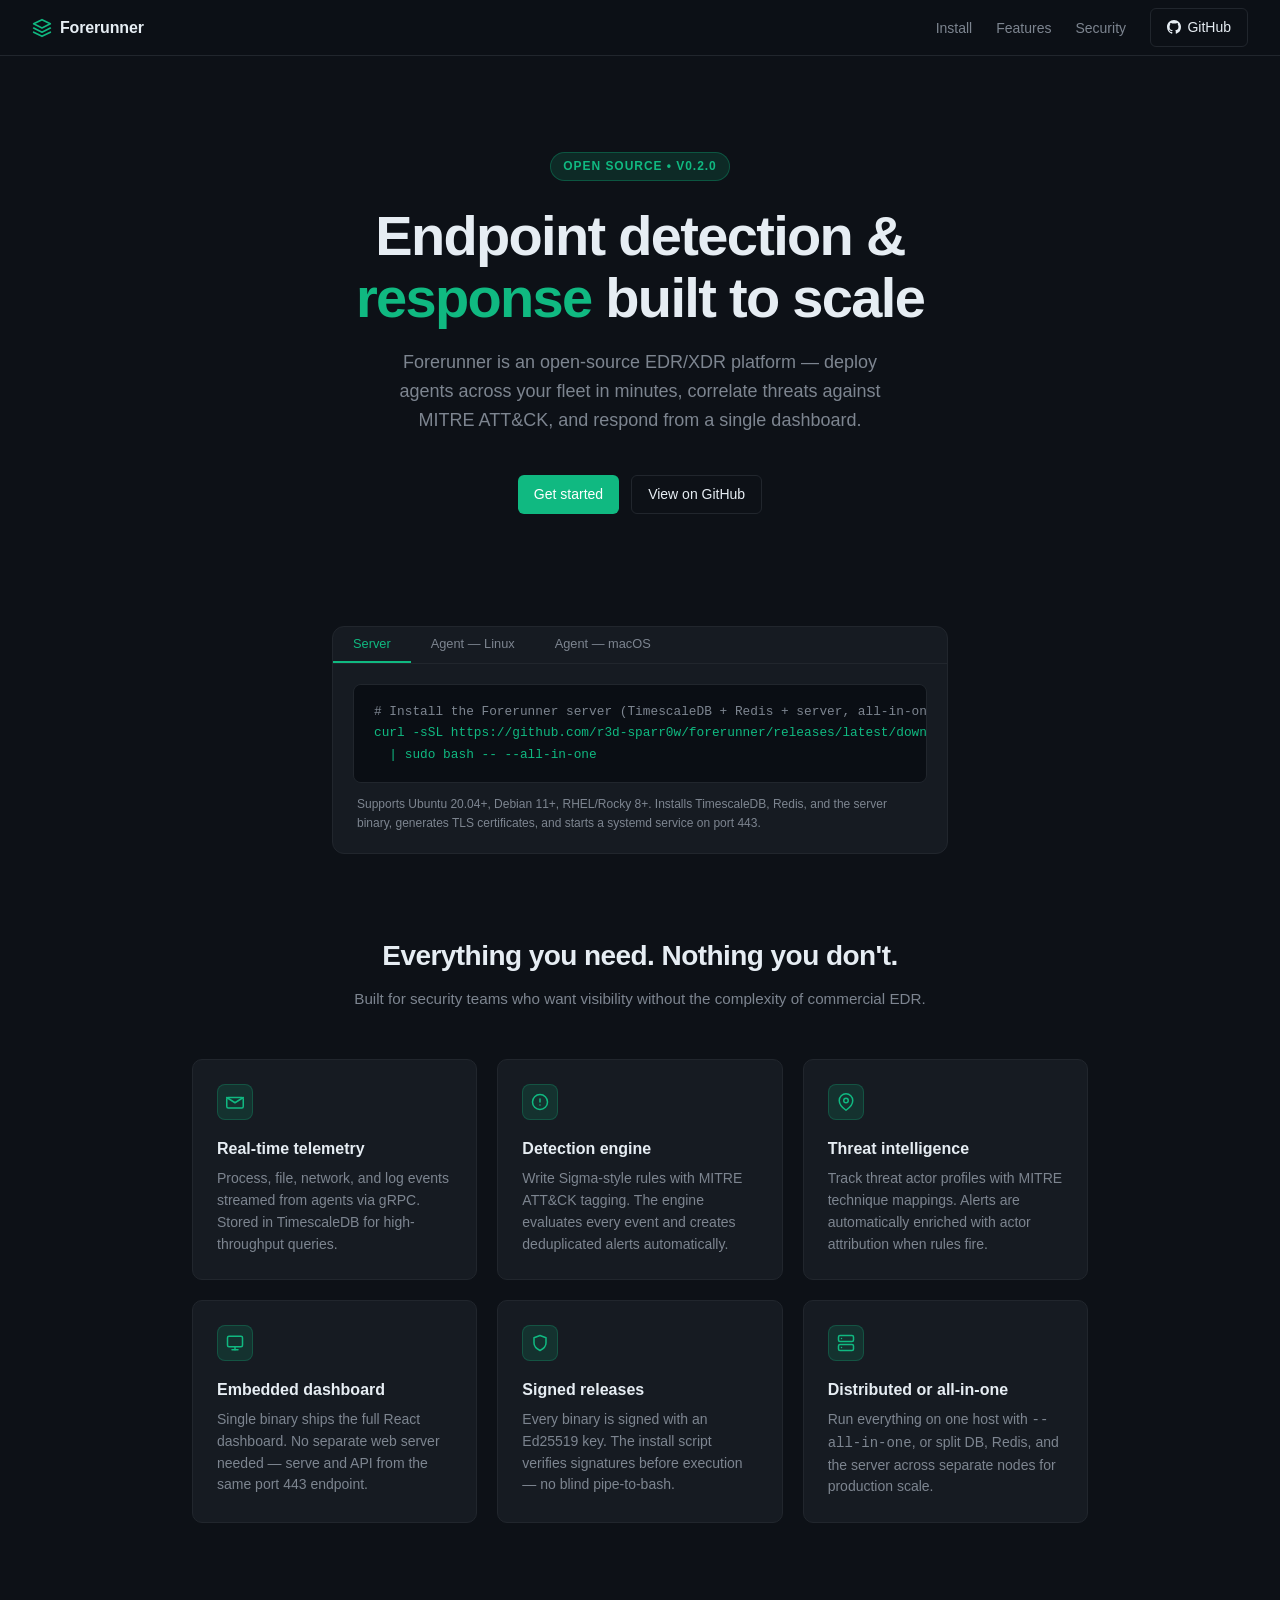
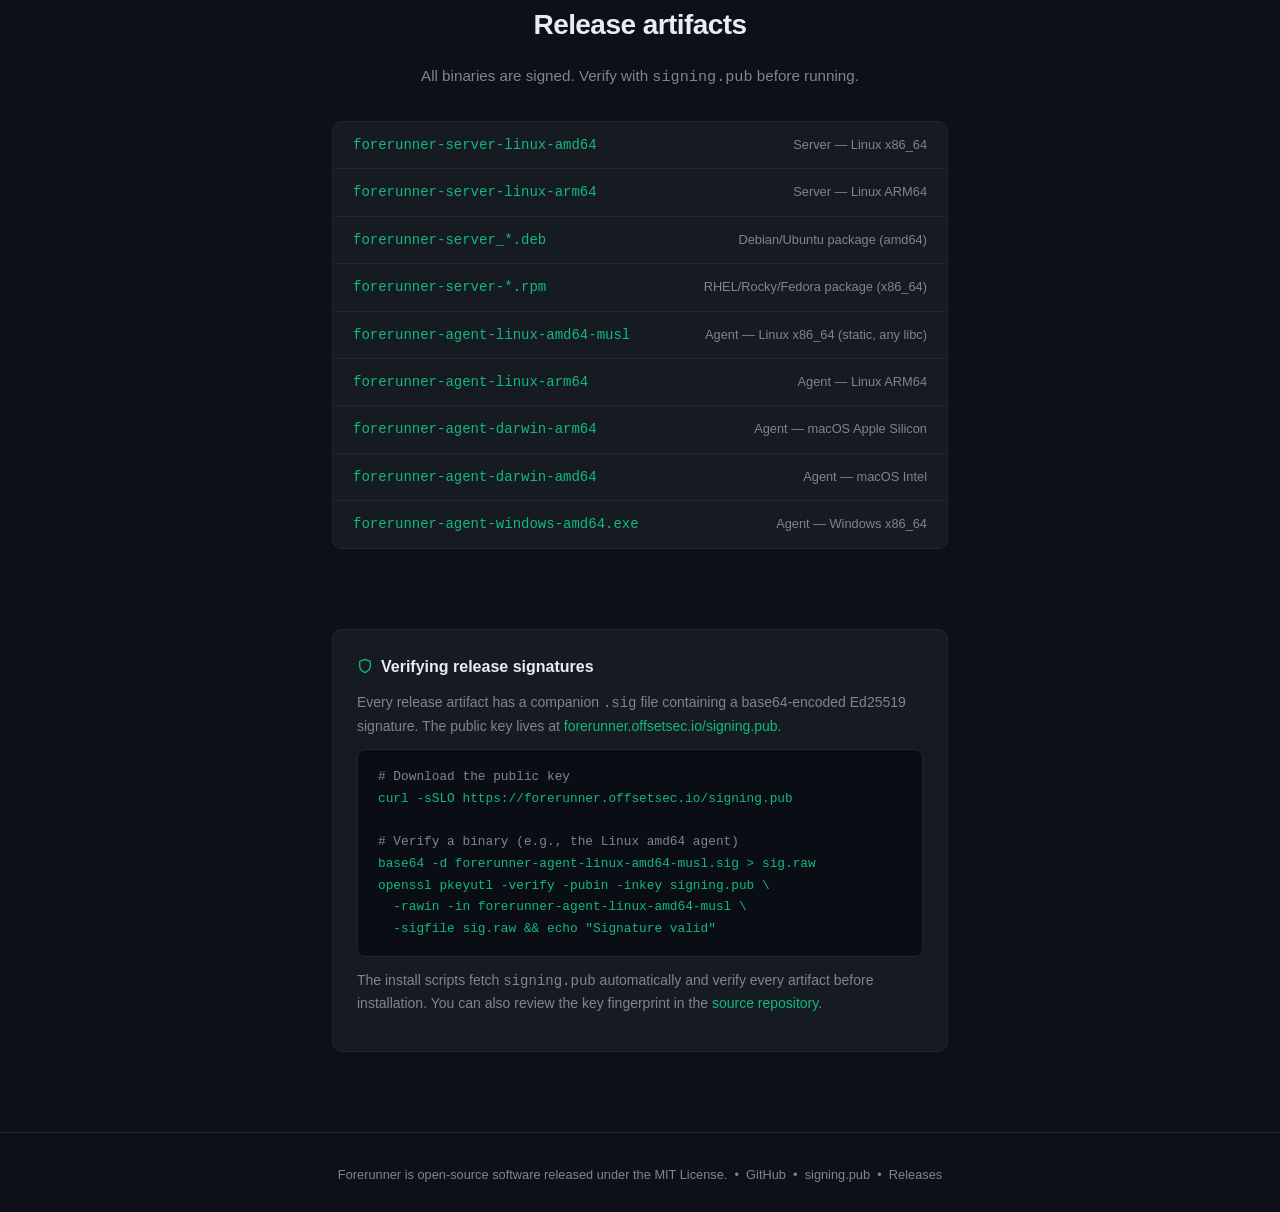
==== index.html @ b83b3930 "Initial site launch — landing page, signing key, artifact index" ====
<!DOCTYPE html>
<html lang="en">
<head>
  <meta charset="UTF-8" />
  <meta name="viewport" content="width=device-width, initial-scale=1.0" />
  <title>Forerunner — Open-Source EDR/XDR</title>
  <meta name="description" content="Forerunner is an open-source endpoint detection and response platform for modern infrastructure. Deploy in minutes, monitor everything." />
  <style>
    *, *::before, *::after { box-sizing: border-box; margin: 0; padding: 0; }

    :root {
      --bg:        #0d1117;
      --bg-card:   #161b22;
      --bg-code:   #0a0e14;
      --border:    #21262d;
      --text:      #e6edf3;
      --muted:     #7d8590;
      --em:        #10b981;
      --em-dim:    #059669;
      --em-glow:   rgba(16,185,129,0.15);
      --amber:     #f59e0b;
    }

    html { scroll-behavior: smooth; }

    body {
      background: var(--bg);
      color: var(--text);
      font-family: -apple-system, BlinkMacSystemFont, "Segoe UI", Helvetica, Arial, sans-serif;
      font-size: 16px;
      line-height: 1.6;
      min-height: 100vh;
    }

    a { color: var(--em); text-decoration: none; }
    a:hover { text-decoration: underline; }

    /* ── Nav ── */
    nav {
      position: sticky;
      top: 0;
      z-index: 50;
      background: rgba(13,17,23,0.85);
      backdrop-filter: blur(8px);
      border-bottom: 1px solid var(--border);
      padding: 0 2rem;
      display: flex;
      align-items: center;
      justify-content: space-between;
      height: 56px;
    }

    .nav-logo {
      display: flex;
      align-items: center;
      gap: 0.5rem;
      font-weight: 700;
      font-size: 1rem;
      color: var(--text);
      letter-spacing: -0.01em;
    }

    .nav-logo svg { color: var(--em); }

    nav ul {
      list-style: none;
      display: flex;
      gap: 1.5rem;
      align-items: center;
    }

    nav ul a {
      color: var(--muted);
      font-size: 0.875rem;
      transition: color 0.15s;
    }

    nav ul a:hover { color: var(--text); text-decoration: none; }

    .btn {
      display: inline-flex;
      align-items: center;
      gap: 0.4rem;
      padding: 0.45rem 1rem;
      border-radius: 6px;
      font-size: 0.875rem;
      font-weight: 500;
      transition: all 0.15s;
      cursor: pointer;
      border: none;
    }

    .btn-em {
      background: var(--em);
      color: #fff;
    }

    .btn-em:hover { background: var(--em-dim); text-decoration: none; }

    .btn-outline {
      background: transparent;
      color: var(--text);
      border: 1px solid var(--border);
    }

    .btn-outline:hover { border-color: var(--muted); text-decoration: none; }

    /* ── Hero ── */
    .hero {
      text-align: center;
      padding: 6rem 2rem 4rem;
      max-width: 720px;
      margin: 0 auto;
    }

    .badge {
      display: inline-block;
      background: var(--em-glow);
      border: 1px solid rgba(16,185,129,0.3);
      color: var(--em);
      font-size: 0.75rem;
      font-weight: 600;
      letter-spacing: 0.08em;
      text-transform: uppercase;
      padding: 0.25rem 0.75rem;
      border-radius: 999px;
      margin-bottom: 1.5rem;
    }

    h1 {
      font-size: clamp(2.2rem, 5vw, 3.5rem);
      font-weight: 800;
      letter-spacing: -0.03em;
      line-height: 1.1;
      margin-bottom: 1.25rem;
    }

    h1 span { color: var(--em); }

    .subtitle {
      font-size: 1.125rem;
      color: var(--muted);
      max-width: 520px;
      margin: 0 auto 2.5rem;
    }

    .hero-actions {
      display: flex;
      gap: 0.75rem;
      justify-content: center;
      flex-wrap: wrap;
      margin-bottom: 3rem;
    }

    /* ── Install box ── */
    .install-section {
      max-width: 680px;
      margin: 0 auto 5rem;
      padding: 0 2rem;
    }

    .install-card {
      background: var(--bg-card);
      border: 1px solid var(--border);
      border-radius: 12px;
      overflow: hidden;
    }

    .install-tabs {
      display: flex;
      border-bottom: 1px solid var(--border);
    }

    .install-tab {
      padding: 0.6rem 1.25rem;
      font-size: 0.8rem;
      font-weight: 500;
      color: var(--muted);
      cursor: pointer;
      border-bottom: 2px solid transparent;
      transition: all 0.15s;
      background: none;
      border-top: none;
      border-left: none;
      border-right: none;
    }

    .install-tab.active {
      color: var(--em);
      border-bottom-color: var(--em);
    }

    .install-pane { display: none; padding: 1.25rem; }
    .install-pane.active { display: block; }

    .code-block {
      background: var(--bg-code);
      border: 1px solid var(--border);
      border-radius: 8px;
      padding: 1rem 1.25rem;
      font-family: "SF Mono", "Fira Code", "Cascadia Code", Consolas, monospace;
      font-size: 0.8rem;
      color: #10b981;
      overflow-x: auto;
      white-space: pre;
      line-height: 1.7;
      position: relative;
    }

    .code-comment { color: var(--muted); }

    .copy-btn {
      position: absolute;
      top: 0.6rem;
      right: 0.6rem;
      background: var(--border);
      color: var(--muted);
      border: none;
      border-radius: 4px;
      padding: 0.3rem 0.6rem;
      font-size: 0.7rem;
      cursor: pointer;
      transition: all 0.15s;
    }

    .copy-btn:hover { background: var(--muted); color: var(--text); }

    .install-note {
      font-size: 0.75rem;
      color: var(--muted);
      margin-top: 0.75rem;
      padding: 0 0.25rem;
    }

    /* ── Features ── */
    .features {
      max-width: 960px;
      margin: 0 auto 5rem;
      padding: 0 2rem;
    }

    .section-title {
      text-align: center;
      font-size: 1.75rem;
      font-weight: 700;
      letter-spacing: -0.02em;
      margin-bottom: 0.5rem;
    }

    .section-sub {
      text-align: center;
      color: var(--muted);
      font-size: 0.95rem;
      margin-bottom: 3rem;
    }

    .feature-grid {
      display: grid;
      grid-template-columns: repeat(auto-fit, minmax(260px, 1fr));
      gap: 1.25rem;
    }

    .feature-card {
      background: var(--bg-card);
      border: 1px solid var(--border);
      border-radius: 10px;
      padding: 1.5rem;
      transition: border-color 0.2s;
    }

    .feature-card:hover { border-color: rgba(16,185,129,0.4); }

    .feature-icon {
      width: 36px;
      height: 36px;
      background: var(--em-glow);
      border: 1px solid rgba(16,185,129,0.25);
      border-radius: 8px;
      display: flex;
      align-items: center;
      justify-content: center;
      margin-bottom: 1rem;
      color: var(--em);
    }

    .feature-card h3 {
      font-size: 1rem;
      font-weight: 600;
      margin-bottom: 0.4rem;
    }

    .feature-card p {
      font-size: 0.875rem;
      color: var(--muted);
      line-height: 1.55;
    }

    /* ── Release artifacts ── */
    .artifacts {
      max-width: 680px;
      margin: 0 auto 5rem;
      padding: 0 2rem;
    }

    .artifact-list {
      background: var(--bg-card);
      border: 1px solid var(--border);
      border-radius: 10px;
      overflow: hidden;
    }

    .artifact-row {
      display: flex;
      align-items: center;
      justify-content: space-between;
      padding: 0.75rem 1.25rem;
      border-bottom: 1px solid var(--border);
      font-size: 0.875rem;
    }

    .artifact-row:last-child { border-bottom: none; }

    .artifact-name {
      font-family: monospace;
      color: var(--em);
    }

    .artifact-desc { color: var(--muted); font-size: 0.8rem; }

    /* ── Security note ── */
    .security-note {
      max-width: 680px;
      margin: 0 auto 5rem;
      padding: 0 2rem;
    }

    .security-card {
      background: var(--bg-card);
      border: 1px solid var(--border);
      border-radius: 10px;
      padding: 1.5rem;
    }

    .security-card h3 {
      font-size: 1rem;
      font-weight: 600;
      margin-bottom: 0.75rem;
      display: flex;
      align-items: center;
      gap: 0.5rem;
    }

    .security-card h3 svg { color: var(--em); }

    .security-card p {
      font-size: 0.875rem;
      color: var(--muted);
      margin-bottom: 0.75rem;
    }

    /* ── Footer ── */
    footer {
      border-top: 1px solid var(--border);
      padding: 2rem;
      text-align: center;
      font-size: 0.8rem;
      color: var(--muted);
    }

    footer a { color: var(--muted); }
    footer a:hover { color: var(--text); }
  </style>
</head>
<body>

<!-- Nav -->
<nav>
  <a class="nav-logo" href="/">
    <svg width="20" height="20" viewBox="0 0 24 24" fill="none" stroke="currentColor" stroke-width="2" stroke-linecap="round" stroke-linejoin="round">
      <path d="M12 2L2 7l10 5 10-5-10-5z"/>
      <path d="M2 17l10 5 10-5"/>
      <path d="M2 12l10 5 10-5"/>
    </svg>
    Forerunner
  </a>
  <ul>
    <li><a href="#install">Install</a></li>
    <li><a href="#features">Features</a></li>
    <li><a href="#security">Security</a></li>
    <li>
      <a class="btn btn-outline" href="https://github.com/r3d-sparr0w/forerunner" target="_blank" rel="noopener">
        <svg width="14" height="14" viewBox="0 0 24 24" fill="currentColor"><path d="M12 0C5.37 0 0 5.37 0 12c0 5.31 3.435 9.795 8.205 11.385.6.105.825-.255.825-.57 0-.285-.015-1.23-.015-2.235-3.015.555-3.795-.735-4.035-1.41-.135-.345-.72-1.41-1.23-1.695-.42-.225-1.02-.78-.015-.795.945-.015 1.62.87 1.845 1.23 1.08 1.815 2.805 1.305 3.495.99.105-.78.42-1.305.765-1.605-2.67-.3-5.46-1.335-5.46-5.925 0-1.305.465-2.385 1.23-3.225-.12-.3-.54-1.53.12-3.18 0 0 1.005-.315 3.3 1.23.96-.27 1.98-.405 3-.405s2.04.135 3 .405c2.295-1.56 3.3-1.23 3.3-1.23.66 1.65.24 2.88.12 3.18.765.84 1.23 1.905 1.23 3.225 0 4.605-2.805 5.625-5.475 5.925.435.375.81 1.095.81 2.22 0 1.605-.015 2.895-.015 3.3 0 .315.225.69.825.57A12.02 12.02 0 0 0 24 12c0-6.63-5.37-12-12-12z"/></svg>
        GitHub
      </a>
    </li>
  </ul>
</nav>

<!-- Hero -->
<section class="hero">
  <div class="badge">Open Source &bull; v0.2.0</div>
  <h1>Endpoint detection &amp;<br><span>response</span> built to scale</h1>
  <p class="subtitle">
    Forerunner is an open-source EDR/XDR platform — deploy agents across your fleet in minutes,
    correlate threats against MITRE ATT&amp;CK, and respond from a single dashboard.
  </p>
  <div class="hero-actions">
    <a class="btn btn-em" href="#install">Get started</a>
    <a class="btn btn-outline" href="https://github.com/r3d-sparr0w/forerunner" target="_blank" rel="noopener">View on GitHub</a>
  </div>
</section>

<!-- Install -->
<section class="install-section" id="install">
  <div class="install-card">
    <div class="install-tabs">
      <button class="install-tab active" onclick="showTab('server')">Server</button>
      <button class="install-tab" onclick="showTab('agent-linux')">Agent — Linux</button>
      <button class="install-tab" onclick="showTab('agent-mac')">Agent — macOS</button>
    </div>

    <div class="install-pane active" id="pane-server">
      <div class="code-block" id="code-server"><span class="code-comment"># Install the Forerunner server (TimescaleDB + Redis + server, all-in-one)</span>
curl -sSL https://github.com/r3d-sparr0w/forerunner/releases/latest/download/install.sh \
  | sudo bash -- --all-in-one</div>
      <p class="install-note">
        Supports Ubuntu 20.04+, Debian 11+, RHEL/Rocky 8+. Installs TimescaleDB, Redis, and the server
        binary, generates TLS certificates, and starts a systemd service on port 443.
      </p>
    </div>

    <div class="install-pane" id="pane-agent-linux">
      <div class="code-block" id="code-agent-linux"><span class="code-comment"># From the Forerunner dashboard: Settings > Agents > Deploy Agent</span>
<span class="code-comment"># Copy the generated command (includes your enrollment token and server URL):</span>
curl -sSL \
  -H "X-Enrollment-Token: &lt;token&gt;" \
  "https://your-server/api/v1/install/linux-amd64" | sudo bash</div>
      <p class="install-note">
        The install command is generated per-platform in the dashboard and bundles your CA certificate,
        enrollment token, and configuration. Linux agents run as a systemd service.
      </p>
    </div>

    <div class="install-pane" id="pane-agent-mac">
      <div class="code-block" id="code-agent-mac"><span class="code-comment"># From the Forerunner dashboard: Settings > Agents > Deploy Agent</span>
curl -sSL \
  -H "X-Enrollment-Token: &lt;token&gt;" \
  "https://your-server/api/v1/install/darwin-arm64" | bash</div>
      <p class="install-note">
        macOS agents run as a LaunchDaemon. Apple Silicon and Intel binaries are available.
        No sudo required for the install command itself.
      </p>
    </div>
  </div>
</section>

<!-- Features -->
<section class="features" id="features">
  <h2 class="section-title">Everything you need. Nothing you don't.</h2>
  <p class="section-sub">Built for security teams who want visibility without the complexity of commercial EDR.</p>
  <div class="feature-grid">

    <div class="feature-card">
      <div class="feature-icon">
        <svg width="18" height="18" viewBox="0 0 24 24" fill="none" stroke="currentColor" stroke-width="2" stroke-linecap="round" stroke-linejoin="round">
          <path d="M1 6l11 7L23 6"/><rect x="1" y="6" width="22" height="14" rx="2" ry="2"/>
        </svg>
      </div>
      <h3>Real-time telemetry</h3>
      <p>Process, file, network, and log events streamed from agents via gRPC. Stored in TimescaleDB for high-throughput queries.</p>
    </div>

    <div class="feature-card">
      <div class="feature-icon">
        <svg width="18" height="18" viewBox="0 0 24 24" fill="none" stroke="currentColor" stroke-width="2" stroke-linecap="round" stroke-linejoin="round">
          <circle cx="12" cy="12" r="10"/><line x1="12" y1="8" x2="12" y2="12"/><line x1="12" y1="16" x2="12.01" y2="16"/>
        </svg>
      </div>
      <h3>Detection engine</h3>
      <p>Write Sigma-style rules with MITRE ATT&amp;CK tagging. The engine evaluates every event and creates deduplicated alerts automatically.</p>
    </div>

    <div class="feature-card">
      <div class="feature-icon">
        <svg width="18" height="18" viewBox="0 0 24 24" fill="none" stroke="currentColor" stroke-width="2" stroke-linecap="round" stroke-linejoin="round">
          <path d="M21 10c0 7-9 13-9 13s-9-6-9-13a9 9 0 0 1 18 0z"/><circle cx="12" cy="10" r="3"/>
        </svg>
      </div>
      <h3>Threat intelligence</h3>
      <p>Track threat actor profiles with MITRE technique mappings. Alerts are automatically enriched with actor attribution when rules fire.</p>
    </div>

    <div class="feature-card">
      <div class="feature-icon">
        <svg width="18" height="18" viewBox="0 0 24 24" fill="none" stroke="currentColor" stroke-width="2" stroke-linecap="round" stroke-linejoin="round">
          <rect x="2" y="3" width="20" height="14" rx="2" ry="2"/><line x1="8" y1="21" x2="16" y2="21"/><line x1="12" y1="17" x2="12" y2="21"/>
        </svg>
      </div>
      <h3>Embedded dashboard</h3>
      <p>Single binary ships the full React dashboard. No separate web server needed — serve and API from the same port 443 endpoint.</p>
    </div>

    <div class="feature-card">
      <div class="feature-icon">
        <svg width="18" height="18" viewBox="0 0 24 24" fill="none" stroke="currentColor" stroke-width="2" stroke-linecap="round" stroke-linejoin="round">
          <path d="M12 22s8-4 8-10V5l-8-3-8 3v7c0 6 8 10 8 10z"/>
        </svg>
      </div>
      <h3>Signed releases</h3>
      <p>Every binary is signed with an Ed25519 key. The install script verifies signatures before execution — no blind pipe-to-bash.</p>
    </div>

    <div class="feature-card">
      <div class="feature-icon">
        <svg width="18" height="18" viewBox="0 0 24 24" fill="none" stroke="currentColor" stroke-width="2" stroke-linecap="round" stroke-linejoin="round">
          <rect x="2" y="2" width="20" height="8" rx="2" ry="2"/><rect x="2" y="14" width="20" height="8" rx="2" ry="2"/>
          <line x1="6" y1="6" x2="6.01" y2="6"/><line x1="6" y1="18" x2="6.01" y2="18"/>
        </svg>
      </div>
      <h3>Distributed or all-in-one</h3>
      <p>Run everything on one host with <code>--all-in-one</code>, or split DB, Redis, and the server across separate nodes for production scale.</p>
    </div>

  </div>
</section>

<!-- Release artifacts -->
<section class="artifacts" id="artifacts">
  <h2 class="section-title" style="margin-bottom:1rem;">Release artifacts</h2>
  <p class="section-sub" style="margin-bottom:2rem;">All binaries are signed. Verify with <code>signing.pub</code> before running.</p>
  <div class="artifact-list">
    <div class="artifact-row">
      <span class="artifact-name">forerunner-server-linux-amd64</span>
      <span class="artifact-desc">Server &mdash; Linux x86_64</span>
    </div>
    <div class="artifact-row">
      <span class="artifact-name">forerunner-server-linux-arm64</span>
      <span class="artifact-desc">Server &mdash; Linux ARM64</span>
    </div>
    <div class="artifact-row">
      <span class="artifact-name">forerunner-server_*.deb</span>
      <span class="artifact-desc">Debian/Ubuntu package (amd64)</span>
    </div>
    <div class="artifact-row">
      <span class="artifact-name">forerunner-server-*.rpm</span>
      <span class="artifact-desc">RHEL/Rocky/Fedora package (x86_64)</span>
    </div>
    <div class="artifact-row">
      <span class="artifact-name">forerunner-agent-linux-amd64-musl</span>
      <span class="artifact-desc">Agent &mdash; Linux x86_64 (static, any libc)</span>
    </div>
    <div class="artifact-row">
      <span class="artifact-name">forerunner-agent-linux-arm64</span>
      <span class="artifact-desc">Agent &mdash; Linux ARM64</span>
    </div>
    <div class="artifact-row">
      <span class="artifact-name">forerunner-agent-darwin-arm64</span>
      <span class="artifact-desc">Agent &mdash; macOS Apple Silicon</span>
    </div>
    <div class="artifact-row">
      <span class="artifact-name">forerunner-agent-darwin-amd64</span>
      <span class="artifact-desc">Agent &mdash; macOS Intel</span>
    </div>
    <div class="artifact-row">
      <span class="artifact-name">forerunner-agent-windows-amd64.exe</span>
      <span class="artifact-desc">Agent &mdash; Windows x86_64</span>
    </div>
  </div>
</section>

<!-- Security -->
<section class="security-note" id="security">
  <div class="security-card">
    <h3>
      <svg width="16" height="16" viewBox="0 0 24 24" fill="none" stroke="currentColor" stroke-width="2" stroke-linecap="round" stroke-linejoin="round">
        <path d="M12 22s8-4 8-10V5l-8-3-8 3v7c0 6 8 10 8 10z"/>
      </svg>
      Verifying release signatures
    </h3>
    <p>
      Every release artifact has a companion <code>.sig</code> file containing a base64-encoded Ed25519 signature.
      The public key lives at <a href="/signing.pub">forerunner.offsetsec.io/signing.pub</a>.
    </p>
    <div class="code-block"><span class="code-comment"># Download the public key</span>
curl -sSLO https://forerunner.offsetsec.io/signing.pub

<span class="code-comment"># Verify a binary (e.g., the Linux amd64 agent)</span>
base64 -d forerunner-agent-linux-amd64-musl.sig > sig.raw
openssl pkeyutl -verify -pubin -inkey signing.pub \
  -rawin -in forerunner-agent-linux-amd64-musl \
  -sigfile sig.raw && echo "Signature valid"</div>
    <p style="margin-top:0.75rem;">
      The install scripts fetch <code>signing.pub</code> automatically and verify every artifact
      before installation. You can also review the key fingerprint in the
      <a href="https://github.com/r3d-sparr0w/forerunner/blob/main/keys/signing.pub" target="_blank" rel="noopener">source repository</a>.
    </p>
  </div>
</section>

<!-- Footer -->
<footer>
  <p>
    Forerunner is open-source software released under the
    <a href="https://github.com/r3d-sparr0w/forerunner/blob/main/LICENSE" target="_blank" rel="noopener">MIT License</a>.
    &nbsp;&bull;&nbsp;
    <a href="https://github.com/r3d-sparr0w/forerunner" target="_blank" rel="noopener">GitHub</a>
    &nbsp;&bull;&nbsp;
    <a href="/signing.pub">signing.pub</a>
    &nbsp;&bull;&nbsp;
    <a href="https://github.com/r3d-sparr0w/forerunner/releases" target="_blank" rel="noopener">Releases</a>
  </p>
</footer>

<script>
  function showTab(id) {
    document.querySelectorAll('.install-tab').forEach(t => t.classList.remove('active'));
    document.querySelectorAll('.install-pane').forEach(p => p.classList.remove('active'));
    document.getElementById('pane-' + id).classList.add('active');
    event.target.classList.add('active');
  }
</script>

</body>
</html>
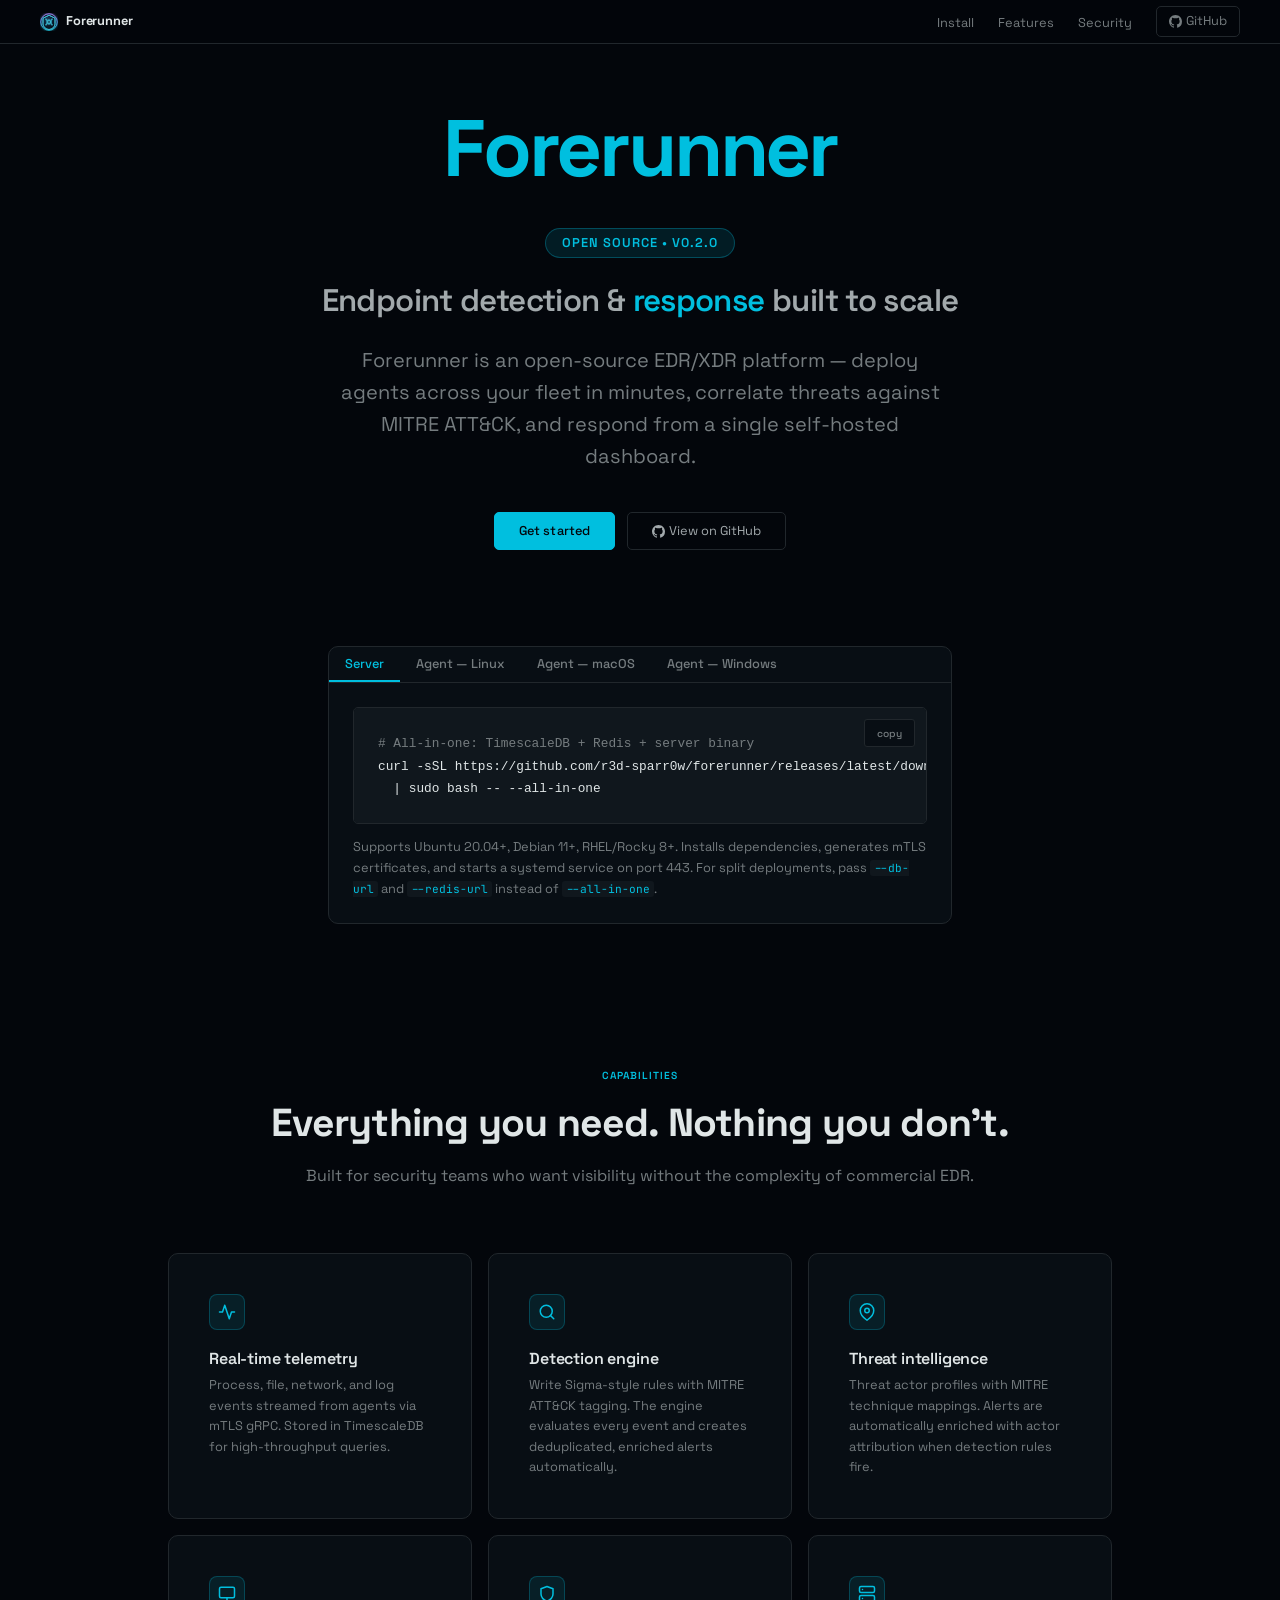
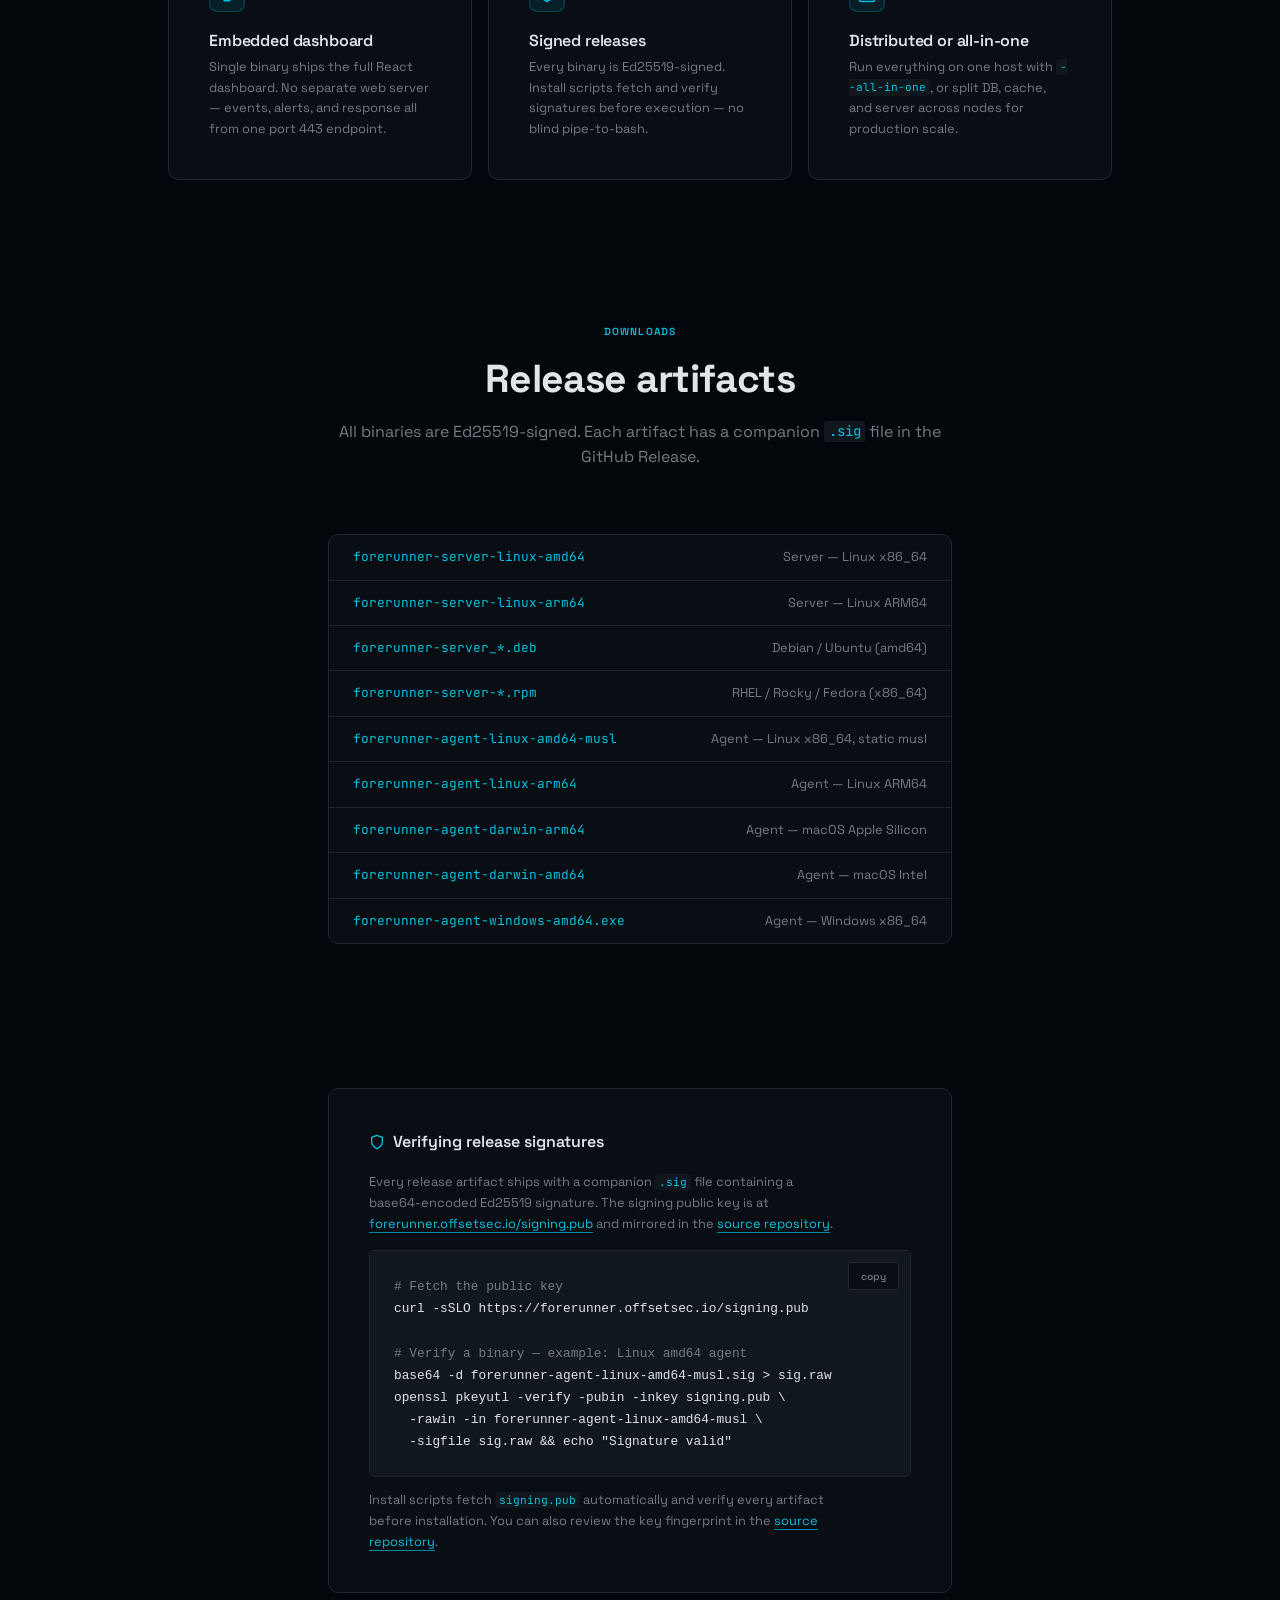
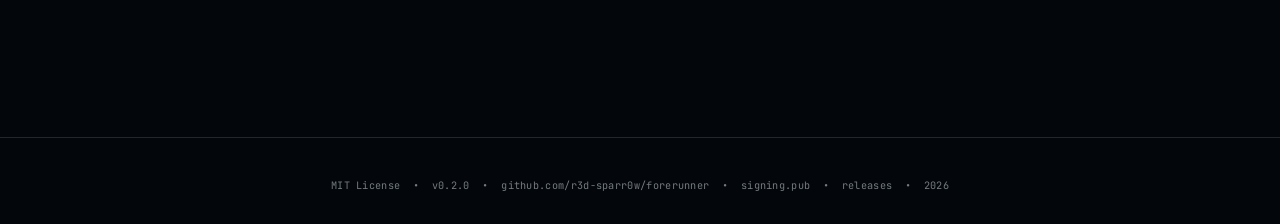
==== commit 13a8dcf6: "Update nav logo to dimensional shield icon Replaces the 4-bar parallelogram with a cyber-aesthetic s" ====
--- a/index.html
+++ b/index.html
@@ -2,309 +2,457 @@
 <html lang="en">
 <head>
   <meta charset="UTF-8" />
-  <meta name="viewport" content="width=device-width, initial-scale=1.0" />
-  <title>Forerunner — Open-Source EDR/XDR</title>
-  <meta name="description" content="Forerunner is an open-source endpoint detection and response platform for modern infrastructure. Deploy in minutes, monitor everything." />
+  <meta name="viewport" content="width=device-width, initial-scale=1, viewport-fit=cover" />
+  <title>Forerunner — Open-source EDR/XDR</title>
+  <meta name="description" content="Open-source endpoint detection and response for Linux, macOS, and Windows. Self-hosted, MITRE ATT&CK correlated, Ed25519-signed releases." />
+
+  <link rel="preconnect" href="https://fonts.googleapis.com" />
+  <link rel="preconnect" href="https://fonts.gstatic.com" crossorigin />
+  <link href="https://fonts.googleapis.com/css2?family=Space+Grotesk:wght@300;400;500;600;700&family=JetBrains+Mono:wght@400;600&display=swap" rel="stylesheet" />
+  <link rel="stylesheet" href="tokens.css" />
+
   <style>
+    /* Hallmark · genre: atmospheric · macrostructure: Centered Hero + Card Grid
+     * palette: Midnight (steel-blue 248°) · nav: frosted-glass
+     * DNA: original forerunner.offsetsec.io structure · colors + type: Midnight
+     * pre-emit critique: P5 H5 E5 S5 R5 V5
+     */
+
     *, *::before, *::after { box-sizing: border-box; margin: 0; padding: 0; }
 
-    :root {
-      --bg:        #0d1117;
-      --bg-card:   #161b22;
-      --bg-code:   #0a0e14;
-      --border:    #21262d;
-      --text:      #e6edf3;
-      --muted:     #7d8590;
-      --em:        #10b981;
-      --em-dim:    #059669;
-      --em-glow:   rgba(16,185,129,0.15);
-      --amber:     #f59e0b;
-    }
-
-    html { scroll-behavior: smooth; }
+    html {
+      overflow-x: clip;
+      scroll-behavior: smooth;
+    }
 
     body {
-      background: var(--bg);
-      color: var(--text);
-      font-family: -apple-system, BlinkMacSystemFont, "Segoe UI", Helvetica, Arial, sans-serif;
-      font-size: 16px;
+      overflow-x: clip;
+      background-color: var(--color-paper);
+      color: var(--color-ink);
+      font-family: var(--font-body);
+      font-size: var(--text-base);
       line-height: 1.6;
-      min-height: 100vh;
-    }
-
-    a { color: var(--em); text-decoration: none; }
-    a:hover { text-decoration: underline; }
+      -webkit-font-smoothing: antialiased;
+      -moz-osx-font-smoothing: grayscale;
+    }
 
     /* ── Nav ── */
-    nav {
+    .site-nav {
       position: sticky;
       top: 0;
-      z-index: 50;
-      background: rgba(13,17,23,0.85);
-      backdrop-filter: blur(8px);
-      border-bottom: 1px solid var(--border);
-      padding: 0 2rem;
+      z-index: var(--z-sticky);
+      background: oklch(12% 0.014 255 / 0.88);
+      backdrop-filter: blur(10px);
+      -webkit-backdrop-filter: blur(10px);
+      border-bottom: 1px solid var(--color-rule);
+      padding-inline: var(--space-xl);
       display: flex;
       align-items: center;
       justify-content: space-between;
-      height: 56px;
+      height: var(--header-height);
+      gap: var(--space-lg);
     }
 
     .nav-logo {
       display: flex;
       align-items: center;
-      gap: 0.5rem;
+      gap: var(--space-xs);
+      font-family: var(--font-display);
+      font-size: var(--text-sm);
       font-weight: 700;
-      font-size: 1rem;
-      color: var(--text);
+      color: var(--color-ink);
+      text-decoration: none;
       letter-spacing: -0.01em;
-    }
-
-    .nav-logo svg { color: var(--em); }
-
-    nav ul {
+      white-space: nowrap;
+      flex-shrink: 0;
+    }
+
+    .nav-logo svg { color: var(--color-accent); flex-shrink: 0; }
+
+    .nav-links {
       list-style: none;
       display: flex;
-      gap: 1.5rem;
+      gap: var(--space-lg);
       align-items: center;
     }
 
-    nav ul a {
-      color: var(--muted);
-      font-size: 0.875rem;
-      transition: color 0.15s;
-    }
-
-    nav ul a:hover { color: var(--text); text-decoration: none; }
-
-    .btn {
+    .nav-links a {
+      color: var(--color-muted);
+      font-size: var(--text-sm);
+      font-weight: 400;
+      text-decoration: none;
+      white-space: nowrap;
+      transition: color var(--dur-micro) var(--ease-out);
+    }
+
+    .nav-links a:hover { color: var(--color-ink); }
+
+    .nav-links a:focus-visible {
+      outline: 2px solid var(--color-focus);
+      outline-offset: 3px;
+      border-radius: var(--radius-sm);
+    }
+
+    .btn-nav {
       display: inline-flex;
       align-items: center;
-      gap: 0.4rem;
-      padding: 0.45rem 1rem;
-      border-radius: 6px;
-      font-size: 0.875rem;
+      gap: var(--space-2xs);
+      font-family: var(--font-body);
+      font-size: var(--text-sm);
       font-weight: 500;
-      transition: all 0.15s;
-      cursor: pointer;
-      border: none;
-    }
-
-    .btn-em {
-      background: var(--em);
-      color: #fff;
-    }
-
-    .btn-em:hover { background: var(--em-dim); text-decoration: none; }
-
-    .btn-outline {
+      color: var(--color-neutral);
       background: transparent;
-      color: var(--text);
-      border: 1px solid var(--border);
-    }
-
-    .btn-outline:hover { border-color: var(--muted); text-decoration: none; }
+      border: 1px solid var(--color-rule);
+      border-radius: var(--radius-md);
+      padding: var(--space-2xs) var(--space-sm);
+      text-decoration: none;
+      white-space: nowrap;
+      transition:
+        color var(--dur-micro) var(--ease-out),
+        border-color var(--dur-micro) var(--ease-out);
+    }
+
+    .btn-nav:hover { color: var(--color-ink); border-color: var(--color-muted); }
+
+    .btn-nav:focus-visible {
+      outline: 2px solid var(--color-focus);
+      outline-offset: 3px;
+      border-radius: var(--radius-md);
+    }
 
     /* ── Hero ── */
     .hero {
       text-align: center;
-      padding: 6rem 2rem 4rem;
-      max-width: 720px;
-      margin: 0 auto;
-    }
-
-    .badge {
+      padding-block: var(--space-2xl) var(--space-3xl);
+      padding-inline: var(--space-xl);
+      max-width: 50rem;
+      margin-inline: auto;
+    }
+
+    .hero-name {
+      font-family: var(--font-display);
+      font-size: var(--text-display);
+      font-weight: 700;
+      color: var(--color-accent);
+      letter-spacing: -0.04em;
+      line-height: 1.0;
+      margin-block-end: var(--space-xl);
+      overflow-wrap: anywhere;
+      min-width: 0;
+    }
+
+    .hero-badge {
       display: inline-block;
-      background: var(--em-glow);
-      border: 1px solid rgba(16,185,129,0.3);
-      color: var(--em);
-      font-size: 0.75rem;
+      background: oklch(72% 0.17 210 / 0.12);
+      border: 1px solid oklch(72% 0.17 210 / 0.3);
+      color: var(--color-accent);
+      font-family: var(--font-body);
+      font-size: var(--text-sm);
       font-weight: 600;
       letter-spacing: 0.08em;
       text-transform: uppercase;
-      padding: 0.25rem 0.75rem;
+      padding: var(--space-2xs) var(--space-md);
       border-radius: 999px;
-      margin-bottom: 1.5rem;
-    }
-
-    h1 {
-      font-size: clamp(2.2rem, 5vw, 3.5rem);
-      font-weight: 800;
-      letter-spacing: -0.03em;
-      line-height: 1.1;
-      margin-bottom: 1.25rem;
-    }
-
-    h1 span { color: var(--em); }
-
-    .subtitle {
-      font-size: 1.125rem;
-      color: var(--muted);
-      max-width: 520px;
-      margin: 0 auto 2.5rem;
+      margin-block-end: var(--space-lg);
+    }
+
+    .hero-title {
+      font-family: var(--font-display);
+      font-size: var(--text-xl);
+      font-weight: 600;
+      letter-spacing: -0.02em;
+      line-height: 1.2;
+      color: var(--color-neutral);
+      margin-block-end: var(--space-lg);
+      overflow-wrap: anywhere;
+      min-width: 0;
+    }
+
+    .hero-title em {
+      font-style: normal;
+      color: var(--color-accent);
+    }
+
+    .hero-sub {
+      font-size: var(--text-md);
+      color: var(--color-muted);
+      max-width: 38rem;
+      margin-inline: auto;
+      margin-block-end: var(--space-xl);
+      line-height: 1.6;
     }
 
     .hero-actions {
       display: flex;
-      gap: 0.75rem;
+      gap: var(--space-sm);
       justify-content: center;
       flex-wrap: wrap;
-      margin-bottom: 3rem;
-    }
-
-    /* ── Install box ── */
-    .install-section {
-      max-width: 680px;
-      margin: 0 auto 5rem;
-      padding: 0 2rem;
-    }
-
+    }
+
+    /* ── Buttons ── */
+    .btn-primary {
+      display: inline-flex;
+      align-items: center;
+      font-family: var(--font-body);
+      font-size: var(--text-sm);
+      font-weight: 500;
+      color: var(--color-paper);
+      background: var(--color-accent);
+      border: 1px solid var(--color-accent);
+      border-radius: var(--radius-md);
+      padding: var(--space-xs) var(--space-lg);
+      text-decoration: none;
+      letter-spacing: 0.01em;
+      white-space: nowrap;
+      min-height: 36px;
+      transition:
+        background-color var(--dur-micro) var(--ease-out),
+        border-color var(--dur-micro) var(--ease-out);
+    }
+
+    .btn-primary:hover { background: var(--color-focus); border-color: var(--color-focus); }
+    .btn-primary:active { transform: translateY(1px); }
+
+    .btn-primary:focus-visible {
+      outline: 2px solid var(--color-focus);
+      outline-offset: 3px;
+      border-radius: var(--radius-md);
+    }
+
+    .btn-outline {
+      display: inline-flex;
+      align-items: center;
+      gap: var(--space-2xs);
+      font-family: var(--font-body);
+      font-size: var(--text-sm);
+      font-weight: 400;
+      color: var(--color-neutral);
+      background: transparent;
+      border: 1px solid var(--color-rule);
+      border-radius: var(--radius-md);
+      padding: var(--space-xs) var(--space-lg);
+      text-decoration: none;
+      white-space: nowrap;
+      min-height: 36px;
+      transition:
+        color var(--dur-micro) var(--ease-out),
+        border-color var(--dur-micro) var(--ease-out);
+    }
+
+    .btn-outline:hover { color: var(--color-ink); border-color: var(--color-muted); }
+    .btn-outline:active { transform: translateY(1px); }
+
+    .btn-outline:focus-visible {
+      outline: 2px solid var(--color-focus);
+      outline-offset: 3px;
+      border-radius: var(--radius-md);
+    }
+
+    /* ── Section layout ── */
+    .section-wrap {
+      max-width: 44rem;
+      margin-inline: auto;
+      padding-inline: var(--space-xl);
+      margin-block-end: var(--space-4xl);
+    }
+
+    .features-wrap {
+      max-width: 64rem;
+      margin-inline: auto;
+      padding-inline: var(--space-xl);
+      margin-block-end: var(--space-4xl);
+    }
+
+    .section-header {
+      text-align: center;
+      margin-block-end: var(--space-2xl);
+    }
+
+    .section-label {
+      font-family: var(--font-body);
+      font-size: var(--text-xs);
+      font-weight: 600;
+      color: var(--color-accent);
+      letter-spacing: 0.1em;
+      text-transform: uppercase;
+      margin-block-end: var(--space-xs);
+    }
+
+    .section-title {
+      font-family: var(--font-display);
+      font-size: var(--text-2xl);
+      font-weight: 700;
+      letter-spacing: -0.02em;
+      color: var(--color-ink);
+      margin-block-end: var(--space-xs);
+      overflow-wrap: anywhere;
+    }
+
+    .section-sub {
+      font-size: var(--text-base);
+      color: var(--color-muted);
+    }
+
+    /* ── Install card ── */
     .install-card {
-      background: var(--bg-card);
-      border: 1px solid var(--border);
-      border-radius: 12px;
+      background: var(--color-paper-2);
+      border: 1px solid var(--color-rule);
+      border-radius: 10px;
       overflow: hidden;
     }
 
-    .install-tabs {
+    .tab-rail {
       display: flex;
-      border-bottom: 1px solid var(--border);
-    }
-
-    .install-tab {
-      padding: 0.6rem 1.25rem;
-      font-size: 0.8rem;
+      border-bottom: 1px solid var(--color-rule);
+      overflow-x: auto;
+      scrollbar-width: none;
+    }
+
+    .tab-rail::-webkit-scrollbar { display: none; }
+
+    .tab-btn {
+      flex-shrink: 0;
+      padding: var(--space-xs) var(--space-md);
+      font-family: var(--font-body);
+      font-size: var(--text-sm);
       font-weight: 500;
-      color: var(--muted);
+      color: var(--color-muted);
       cursor: pointer;
+      border: none;
       border-bottom: 2px solid transparent;
-      transition: all 0.15s;
       background: none;
-      border-top: none;
-      border-left: none;
-      border-right: none;
-    }
-
-    .install-tab.active {
-      color: var(--em);
-      border-bottom-color: var(--em);
-    }
-
-    .install-pane { display: none; padding: 1.25rem; }
-    .install-pane.active { display: block; }
+      white-space: nowrap;
+      transition:
+        color var(--dur-micro) var(--ease-out),
+        border-color var(--dur-micro) var(--ease-out);
+    }
+
+    .tab-btn[aria-selected="true"] {
+      color: var(--color-accent);
+      border-bottom-color: var(--color-accent);
+    }
+
+    .tab-btn:hover { color: var(--color-ink); }
+    .tab-btn:active { transform: translateY(1px); }
+
+    .tab-btn:focus-visible {
+      outline: 2px solid var(--color-focus);
+      outline-offset: -2px;
+    }
+
+    .tab-pane[hidden] { display: none; }
+
+    .tab-pane > .pane-inner {
+      padding: var(--space-lg);
+    }
+
+    .code-wrap {
+      position: relative;
+      margin-block-end: var(--space-sm);
+    }
 
     .code-block {
-      background: var(--bg-code);
-      border: 1px solid var(--border);
-      border-radius: 8px;
-      padding: 1rem 1.25rem;
-      font-family: "SF Mono", "Fira Code", "Cascadia Code", Consolas, monospace;
-      font-size: 0.8rem;
-      color: #10b981;
+      display: block;
+      background: var(--color-paper-3);
+      border: 1px solid var(--color-rule);
+      border-radius: var(--radius-md);
+      padding: var(--space-lg);
+      padding-right: calc(var(--space-lg) + 5rem);
+      font-family: var(--font-code);
+      font-size: var(--text-sm);
+      font-weight: 400;
+      line-height: 1.65;
+      color: var(--color-ink);
       overflow-x: auto;
+      -webkit-overflow-scrolling: touch;
       white-space: pre;
-      line-height: 1.7;
-      position: relative;
-    }
-
-    .code-comment { color: var(--muted); }
+      tab-size: 2;
+    }
+
+    .code-block .comment { color: var(--color-muted); }
 
     .copy-btn {
       position: absolute;
-      top: 0.6rem;
-      right: 0.6rem;
-      background: var(--border);
-      color: var(--muted);
-      border: none;
-      border-radius: 4px;
-      padding: 0.3rem 0.6rem;
-      font-size: 0.7rem;
+      top: var(--space-sm);
+      right: var(--space-sm);
+      background: var(--color-paper-2);
+      color: var(--color-muted);
+      border: 1px solid var(--color-rule);
+      border-radius: var(--radius-sm);
+      padding: var(--space-2xs) var(--space-sm);
+      font-family: var(--font-body);
+      font-size: var(--text-xs);
+      font-weight: 500;
       cursor: pointer;
-      transition: all 0.15s;
-    }
-
-    .copy-btn:hover { background: var(--muted); color: var(--text); }
-
-    .install-note {
-      font-size: 0.75rem;
-      color: var(--muted);
-      margin-top: 0.75rem;
-      padding: 0 0.25rem;
-    }
-
-    /* ── Features ── */
-    .features {
-      max-width: 960px;
-      margin: 0 auto 5rem;
-      padding: 0 2rem;
-    }
-
-    .section-title {
-      text-align: center;
-      font-size: 1.75rem;
-      font-weight: 700;
-      letter-spacing: -0.02em;
-      margin-bottom: 0.5rem;
-    }
-
-    .section-sub {
-      text-align: center;
-      color: var(--muted);
-      font-size: 0.95rem;
-      margin-bottom: 3rem;
-    }
-
+      min-height: 28px;
+      white-space: nowrap;
+      transition:
+        color var(--dur-micro) var(--ease-out),
+        border-color var(--dur-micro) var(--ease-out),
+        background-color var(--dur-micro) var(--ease-out);
+    }
+
+    .copy-btn:hover { color: var(--color-ink); border-color: var(--color-muted); background: var(--color-paper-3); }
+    .copy-btn:active { transform: translateY(1px); }
+    .copy-btn:focus-visible { outline: 2px solid var(--color-focus); outline-offset: 2px; }
+    .copy-btn[data-state="copied"] { color: var(--color-accent); border-color: var(--color-accent-dim); }
+
+    .pane-note {
+      font-size: var(--text-sm);
+      color: var(--color-muted);
+      line-height: 1.65;
+    }
+
+    /* ── Feature grid ── */
     .feature-grid {
       display: grid;
-      grid-template-columns: repeat(auto-fit, minmax(260px, 1fr));
-      gap: 1.25rem;
+      grid-template-columns: repeat(auto-fit, minmax(min(100%, 17rem), 1fr));
+      gap: var(--space-md);
     }
 
     .feature-card {
-      background: var(--bg-card);
-      border: 1px solid var(--border);
+      background: var(--color-paper-2);
+      border: 1px solid var(--color-rule);
       border-radius: 10px;
-      padding: 1.5rem;
-      transition: border-color 0.2s;
-    }
-
-    .feature-card:hover { border-color: rgba(16,185,129,0.4); }
+      padding: var(--space-xl);
+      transition: border-color var(--dur-short) var(--ease-out);
+    }
+
+    .feature-card:hover { border-color: oklch(72% 0.17 210 / 0.4); }
 
     .feature-icon {
       width: 36px;
       height: 36px;
-      background: var(--em-glow);
-      border: 1px solid rgba(16,185,129,0.25);
+      background: oklch(72% 0.17 210 / 0.10);
+      border: 1px solid oklch(72% 0.17 210 / 0.25);
       border-radius: 8px;
       display: flex;
       align-items: center;
       justify-content: center;
-      margin-bottom: 1rem;
-      color: var(--em);
+      margin-block-end: var(--space-md);
+      color: var(--color-accent);
+      flex-shrink: 0;
     }
 
     .feature-card h3 {
-      font-size: 1rem;
+      font-family: var(--font-display);
+      font-size: var(--text-base);
       font-weight: 600;
-      margin-bottom: 0.4rem;
+      letter-spacing: -0.01em;
+      color: var(--color-ink);
+      margin-block-end: var(--space-2xs);
     }
 
     .feature-card p {
-      font-size: 0.875rem;
-      color: var(--muted);
-      line-height: 1.55;
-    }
-
-    /* ── Release artifacts ── */
-    .artifacts {
-      max-width: 680px;
-      margin: 0 auto 5rem;
-      padding: 0 2rem;
-    }
-
-    .artifact-list {
-      background: var(--bg-card);
-      border: 1px solid var(--border);
+      font-size: var(--text-sm);
+      color: var(--color-muted);
+      line-height: 1.6;
+    }
+
+    /* ── Artifacts ── */
+    .artifact-card {
+      background: var(--color-paper-2);
+      border: 1px solid var(--color-rule);
       border-radius: 10px;
       overflow: hidden;
     }
@@ -313,83 +461,203 @@
       display: flex;
       align-items: center;
       justify-content: space-between;
-      padding: 0.75rem 1.25rem;
-      border-bottom: 1px solid var(--border);
-      font-size: 0.875rem;
+      padding: var(--space-sm) var(--space-lg);
+      border-bottom: 1px solid var(--color-rule);
+      gap: var(--space-lg);
+      transition: background-color var(--dur-micro) var(--ease-out);
     }
 
     .artifact-row:last-child { border-bottom: none; }
+    .artifact-row:hover { background: var(--color-paper-3); }
 
     .artifact-name {
-      font-family: monospace;
-      color: var(--em);
-    }
-
-    .artifact-desc { color: var(--muted); font-size: 0.8rem; }
-
-    /* ── Security note ── */
-    .security-note {
-      max-width: 680px;
-      margin: 0 auto 5rem;
-      padding: 0 2rem;
-    }
-
+      font-family: var(--font-code);
+      font-size: var(--text-sm);
+      color: var(--color-accent);
+      white-space: nowrap;
+    }
+
+    .artifact-desc {
+      font-size: var(--text-sm);
+      color: var(--color-muted);
+      text-align: right;
+      white-space: nowrap;
+    }
+
+    /* ── Security card ── */
     .security-card {
-      background: var(--bg-card);
-      border: 1px solid var(--border);
+      background: var(--color-paper-2);
+      border: 1px solid var(--color-rule);
       border-radius: 10px;
-      padding: 1.5rem;
+      padding: var(--space-xl);
     }
 
     .security-card h3 {
-      font-size: 1rem;
+      font-family: var(--font-display);
+      font-size: var(--text-base);
       font-weight: 600;
-      margin-bottom: 0.75rem;
+      color: var(--color-ink);
+      margin-block-end: var(--space-md);
       display: flex;
       align-items: center;
-      gap: 0.5rem;
-    }
-
-    .security-card h3 svg { color: var(--em); }
+      gap: var(--space-xs);
+    }
+
+    .security-card h3 svg { color: var(--color-accent); flex-shrink: 0; }
 
     .security-card p {
-      font-size: 0.875rem;
-      color: var(--muted);
-      margin-bottom: 0.75rem;
+      font-size: var(--text-sm);
+      color: var(--color-muted);
+      line-height: 1.65;
+      max-width: 58ch;
+      margin-block-end: var(--space-md);
+    }
+
+    .security-card p:last-child { margin-block-end: 0; }
+
+    .doc-link {
+      color: var(--color-accent);
+      text-decoration: none;
+      border-bottom: 1px solid var(--color-accent-dim);
+      transition: border-bottom-color var(--dur-micro) var(--ease-out);
+    }
+
+    .doc-link:hover { border-bottom-color: var(--color-accent); }
+
+    .doc-link:focus-visible {
+      outline: 2px solid var(--color-focus);
+      outline-offset: 2px;
+      border-radius: var(--radius-sm);
+    }
+
+    .inline-code {
+      font-family: var(--font-code);
+      font-size: 0.875em;
+      color: var(--color-accent);
+      background: var(--color-paper-3);
+      padding: 0.1em 0.35em;
+      border-radius: var(--radius-sm);
     }
 
     /* ── Footer ── */
-    footer {
-      border-top: 1px solid var(--border);
-      padding: 2rem;
+    .site-footer {
+      border-top: 1px solid var(--color-rule);
+      padding-block: var(--space-xl);
+      padding-inline: var(--space-xl);
+      padding-bottom: max(var(--space-xl), env(safe-area-inset-bottom));
       text-align: center;
-      font-size: 0.8rem;
-      color: var(--muted);
-    }
-
-    footer a { color: var(--muted); }
-    footer a:hover { color: var(--text); }
+    }
+
+    .site-footer p {
+      font-family: var(--font-code);
+      font-size: var(--text-xs);
+      color: var(--color-muted);
+      letter-spacing: 0.03em;
+    }
+
+    .site-footer a {
+      color: var(--color-muted);
+      text-decoration: none;
+      transition: color var(--dur-micro) var(--ease-out);
+    }
+
+    .site-footer a:hover { color: var(--color-neutral); }
+
+    .site-footer a:focus-visible {
+      outline: 2px solid var(--color-focus);
+      outline-offset: 2px;
+      border-radius: var(--radius-sm);
+    }
+
+    /* ── Mobile ── */
+    @media (max-width: 48rem) {
+      .site-nav { padding-inline: var(--space-md); }
+      .nav-text-links { display: none; }
+
+      .hero {
+        padding-block: var(--space-3xl) var(--space-2xl);
+        padding-inline: var(--space-lg);
+      }
+
+      .section-wrap,
+      .features-wrap { padding-inline: var(--space-lg); }
+
+      .code-block { padding-right: var(--space-lg); }
+
+      .copy-btn {
+        position: static;
+        display: block;
+        margin-block-start: var(--space-xs);
+        width: fit-content;
+      }
+
+      .artifact-row {
+        flex-direction: column;
+        align-items: flex-start;
+        gap: var(--space-2xs);
+      }
+
+      .artifact-desc { text-align: left; }
+
+      .site-footer { padding-inline: var(--space-lg); }
+    }
   </style>
 </head>
 <body>
 
 <!-- Nav -->
-<nav>
+<nav class="site-nav" role="banner" aria-label="Site navigation">
   <a class="nav-logo" href="/">
-    <svg width="20" height="20" viewBox="0 0 24 24" fill="none" stroke="currentColor" stroke-width="2" stroke-linecap="round" stroke-linejoin="round">
-      <path d="M12 2L2 7l10 5 10-5-10-5z"/>
-      <path d="M2 17l10 5 10-5"/>
-      <path d="M2 12l10 5 10-5"/>
+    <svg width="18" height="18" viewBox="0 0 24 24" fill="none" aria-hidden="true">
+      <defs>
+        <radialGradient id="n-bg" cx="38%" cy="28%" r="72%">
+          <stop offset="0%" stop-color="#1c3f5c"/>
+          <stop offset="45%" stop-color="#0d2238"/>
+          <stop offset="100%" stop-color="#060d18"/>
+        </radialGradient>
+        <linearGradient id="n-ring" x1="12" y1="1" x2="12" y2="23" gradientUnits="userSpaceOnUse">
+          <stop offset="0%" stop-color="#a78bfa"/>
+          <stop offset="45%" stop-color="#60a5fa"/>
+          <stop offset="100%" stop-color="#22d3ee"/>
+        </linearGradient>
+        <filter id="n-rg" x="-20%" y="-20%" width="140%" height="140%">
+          <feGaussianBlur in="SourceGraphic" stdDeviation="1.4" result="blur"/>
+          <feMerge><feMergeNode in="blur"/><feMergeNode in="SourceGraphic"/></feMerge>
+        </filter>
+        <filter id="n-ig" x="-25%" y="-25%" width="150%" height="150%">
+          <feGaussianBlur in="SourceGraphic" stdDeviation="0.6" result="blur"/>
+          <feMerge><feMergeNode in="blur"/><feMergeNode in="SourceGraphic"/></feMerge>
+        </filter>
+        <filter id="n-sg" x="-30%" y="-30%" width="160%" height="160%">
+          <feGaussianBlur in="SourceGraphic" stdDeviation="0.9" result="blur"/>
+          <feMerge><feMergeNode in="blur"/><feMergeNode in="SourceGraphic"/></feMerge>
+        </filter>
+      </defs>
+      <circle cx="12" cy="12" r="11" stroke="url(#n-ring)" stroke-width="1.2" filter="url(#n-rg)"/>
+      <path d="M12 3 L20 7 L20 14 C20 18.5 16.5 21.5 12 22 C7.5 21.5 4 18.5 4 14 L4 7 Z" fill="url(#n-bg)"/>
+      <g stroke="#3cbbd4" stroke-linecap="round" stroke-linejoin="round" filter="url(#n-ig)">
+        <polyline points="8,8 8,9.5 9.5,9.5" stroke-width="1"/>
+        <polyline points="16,8 16,9.5 14.5,9.5" stroke-width="1"/>
+        <polyline points="8,16 8,14.5 9.5,14.5" stroke-width="1"/>
+        <polyline points="16,16 16,14.5 14.5,14.5" stroke-width="1"/>
+        <circle cx="12" cy="12" r="2.5" stroke-width="1"/>
+        <line x1="12" y1="9" x2="12" y2="9.5" stroke-width="0.9"/>
+        <line x1="12" y1="14.5" x2="12" y2="15" stroke-width="0.9"/>
+        <line x1="9" y1="12" x2="9.5" y2="12" stroke-width="0.9"/>
+        <line x1="14.5" y1="12" x2="15" y2="12" stroke-width="0.9"/>
+        <circle cx="12" cy="12" r="0.8" fill="#3cbbd4" stroke="none"/>
+      </g>
+      <path d="M12 3 L20 7 L20 14 C20 18.5 16.5 21.5 12 22 C7.5 21.5 4 18.5 4 14 L4 7 Z" stroke="#3cbbd4" stroke-width="1.2" filter="url(#n-sg)"/>
     </svg>
     Forerunner
   </a>
-  <ul>
-    <li><a href="#install">Install</a></li>
-    <li><a href="#features">Features</a></li>
-    <li><a href="#security">Security</a></li>
+  <ul class="nav-links" role="list">
+    <li class="nav-text-links"><a href="#install">Install</a></li>
+    <li class="nav-text-links"><a href="#features">Features</a></li>
+    <li class="nav-text-links"><a href="#security">Security</a></li>
     <li>
-      <a class="btn btn-outline" href="https://github.com/r3d-sparr0w/forerunner" target="_blank" rel="noopener">
-        <svg width="14" height="14" viewBox="0 0 24 24" fill="currentColor"><path d="M12 0C5.37 0 0 5.37 0 12c0 5.31 3.435 9.795 8.205 11.385.6.105.825-.255.825-.57 0-.285-.015-1.23-.015-2.235-3.015.555-3.795-.735-4.035-1.41-.135-.345-.72-1.41-1.23-1.695-.42-.225-1.02-.78-.015-.795.945-.015 1.62.87 1.845 1.23 1.08 1.815 2.805 1.305 3.495.99.105-.78.42-1.305.765-1.605-2.67-.3-5.46-1.335-5.46-5.925 0-1.305.465-2.385 1.23-3.225-.12-.3-.54-1.53.12-3.18 0 0 1.005-.315 3.3 1.23.96-.27 1.98-.405 3-.405s2.04.135 3 .405c2.295-1.56 3.3-1.23 3.3-1.23.66 1.65.24 2.88.12 3.18.765.84 1.23 1.905 1.23 3.225 0 4.605-2.805 5.625-5.475 5.925.435.375.81 1.095.81 2.22 0 1.605-.015 2.895-.015 3.3 0 .315.225.69.825.57A12.02 12.02 0 0 0 24 12c0-6.63-5.37-12-12-12z"/></svg>
+      <a class="btn-nav" href="https://github.com/r3d-sparr0w/forerunner" target="_blank" rel="noopener noreferrer">
+        <svg width="13" height="13" viewBox="0 0 24 24" fill="currentColor" aria-hidden="true"><path d="M12 0C5.37 0 0 5.37 0 12c0 5.31 3.435 9.795 8.205 11.385.6.105.825-.255.825-.57 0-.285-.015-1.23-.015-2.235-3.015.555-3.795-.735-4.035-1.41-.135-.345-.72-1.41-1.23-1.695-.42-.225-1.02-.78-.015-.795.945-.015 1.62.87 1.845 1.23 1.08 1.815 2.805 1.305 3.495.99.105-.78.42-1.305.765-1.605-2.67-.3-5.46-1.335-5.46-5.925 0-1.305.465-2.385 1.23-3.225-.12-.3-.54-1.53.12-3.18 0 0 1.005-.315 3.3 1.23.96-.27 1.98-.405 3-.405s2.04.135 3 .405c2.295-1.56 3.3-1.23 3.3-1.23.66 1.65.24 2.88.12 3.18.765.84 1.23 1.905 1.23 3.225 0 4.605-2.805 5.625-5.475 5.925.435.375.81 1.095.81 2.22 0 1.605-.015 2.895-.015 3.3 0 .315.225.69.825.57A12.02 12.02 0 0 0 24 12c0-6.63-5.37-12-12-12z"/></svg>
         GitHub
       </a>
     </li>
@@ -398,226 +666,287 @@
 
 <!-- Hero -->
 <section class="hero">
-  <div class="badge">Open Source &bull; v0.2.0</div>
-  <h1>Endpoint detection &amp;<br><span>response</span> built to scale</h1>
-  <p class="subtitle">
+  <h1 class="hero-name">Forerunner</h1>
+  <div class="hero-badge" aria-label="Version">Open Source &bull; v0.2.0</div>
+  <p class="hero-title">Endpoint detection &amp; <em>response</em> built to scale</p>
+  <p class="hero-sub">
     Forerunner is an open-source EDR/XDR platform — deploy agents across your fleet in minutes,
-    correlate threats against MITRE ATT&amp;CK, and respond from a single dashboard.
+    correlate threats against MITRE ATT&amp;CK, and respond from a single self-hosted dashboard.
   </p>
   <div class="hero-actions">
-    <a class="btn btn-em" href="#install">Get started</a>
-    <a class="btn btn-outline" href="https://github.com/r3d-sparr0w/forerunner" target="_blank" rel="noopener">View on GitHub</a>
+    <a class="btn-primary" href="#install">Get started</a>
+    <a class="btn-outline" href="https://github.com/r3d-sparr0w/forerunner" target="_blank" rel="noopener noreferrer">
+      <svg width="13" height="13" viewBox="0 0 24 24" fill="currentColor" aria-hidden="true"><path d="M12 0C5.37 0 0 5.37 0 12c0 5.31 3.435 9.795 8.205 11.385.6.105.825-.255.825-.57 0-.285-.015-1.23-.015-2.235-3.015.555-3.795-.735-4.035-1.41-.135-.345-.72-1.41-1.23-1.695-.42-.225-1.02-.78-.015-.795.945-.015 1.62.87 1.845 1.23 1.08 1.815 2.805 1.305 3.495.99.105-.78.42-1.305.765-1.605-2.67-.3-5.46-1.335-5.46-5.925 0-1.305.465-2.385 1.23-3.225-.12-.3-.54-1.53.12-3.18 0 0 1.005-.315 3.3 1.23.96-.27 1.98-.405 3-.405s2.04.135 3 .405c2.295-1.56 3.3-1.23 3.3-1.23.66 1.65.24 2.88.12 3.18.765.84 1.23 1.905 1.23 3.225 0 4.605-2.805 5.625-5.475 5.925.435.375.81 1.095.81 2.22 0 1.605-.015 2.895-.015 3.3 0 .315.225.69.825.57A12.02 12.02 0 0 0 24 12c0-6.63-5.37-12-12-12z"/></svg>
+      View on GitHub
+    </a>
   </div>
 </section>
 
 <!-- Install -->
-<section class="install-section" id="install">
+<section class="section-wrap" id="install">
   <div class="install-card">
-    <div class="install-tabs">
-      <button class="install-tab active" onclick="showTab('server')">Server</button>
-      <button class="install-tab" onclick="showTab('agent-linux')">Agent — Linux</button>
-      <button class="install-tab" onclick="showTab('agent-mac')">Agent — macOS</button>
-    </div>
-
-    <div class="install-pane active" id="pane-server">
-      <div class="code-block" id="code-server"><span class="code-comment"># Install the Forerunner server (TimescaleDB + Redis + server, all-in-one)</span>
+    <div class="tab-rail" role="tablist" aria-label="Platform">
+      <button class="tab-btn" role="tab" aria-selected="true"  aria-controls="pane-server"  id="tab-server">Server</button>
+      <button class="tab-btn" role="tab" aria-selected="false" aria-controls="pane-linux"   id="tab-linux">Agent — Linux</button>
+      <button class="tab-btn" role="tab" aria-selected="false" aria-controls="pane-mac"     id="tab-mac">Agent — macOS</button>
+      <button class="tab-btn" role="tab" aria-selected="false" aria-controls="pane-windows" id="tab-windows">Agent — Windows</button>
+    </div>
+
+    <div class="tab-pane" id="pane-server" role="tabpanel" aria-labelledby="tab-server">
+      <div class="pane-inner">
+        <div class="code-wrap">
+          <pre class="code-block" id="code-server"><code><span class="comment"># All-in-one: TimescaleDB + Redis + server binary</span>
 curl -sSL https://github.com/r3d-sparr0w/forerunner/releases/latest/download/install.sh \
-  | sudo bash -- --all-in-one</div>
-      <p class="install-note">
-        Supports Ubuntu 20.04+, Debian 11+, RHEL/Rocky 8+. Installs TimescaleDB, Redis, and the server
-        binary, generates TLS certificates, and starts a systemd service on port 443.
-      </p>
-    </div>
-
-    <div class="install-pane" id="pane-agent-linux">
-      <div class="code-block" id="code-agent-linux"><span class="code-comment"># From the Forerunner dashboard: Settings > Agents > Deploy Agent</span>
-<span class="code-comment"># Copy the generated command (includes your enrollment token and server URL):</span>
+  | sudo bash -- --all-in-one</code></pre>
+          <button class="copy-btn" data-copy="code-server" aria-label="Copy server install command">
+            <span class="copy-btn__label">copy</span>
+          </button>
+        </div>
+        <p class="pane-note">Supports Ubuntu 20.04+, Debian 11+, RHEL/Rocky 8+. Installs dependencies, generates mTLS certificates, and starts a systemd service on port 443. For split deployments, pass <code class="inline-code">--db-url</code> and <code class="inline-code">--redis-url</code> instead of <code class="inline-code">--all-in-one</code>.</p>
+      </div>
+    </div>
+
+    <div class="tab-pane" id="pane-linux" role="tabpanel" aria-labelledby="tab-linux" hidden>
+      <div class="pane-inner">
+        <div class="code-wrap">
+          <pre class="code-block" id="code-linux"><code><span class="comment"># From the dashboard: Settings → Agents → Deploy Agent</span>
+<span class="comment"># Copy the generated command (includes your CA cert, token, and server URL):</span>
 curl -sSL \
   -H "X-Enrollment-Token: &lt;token&gt;" \
-  "https://your-server/api/v1/install/linux-amd64" | sudo bash</div>
-      <p class="install-note">
-        The install command is generated per-platform in the dashboard and bundles your CA certificate,
-        enrollment token, and configuration. Linux agents run as a systemd service.
-      </p>
-    </div>
-
-    <div class="install-pane" id="pane-agent-mac">
-      <div class="code-block" id="code-agent-mac"><span class="code-comment"># From the Forerunner dashboard: Settings > Agents > Deploy Agent</span>
+  "https://your-server/api/v1/install/linux-amd64" | sudo bash</code></pre>
+          <button class="copy-btn" data-copy="code-linux" aria-label="Copy Linux agent install command">
+            <span class="copy-btn__label">copy</span>
+          </button>
+        </div>
+        <p class="pane-note">Linux agents install as a systemd service. Statically linked (musl) — runs on any libc variant. The install script verifies the agent binary signature before execution.</p>
+      </div>
+    </div>
+
+    <div class="tab-pane" id="pane-mac" role="tabpanel" aria-labelledby="tab-mac" hidden>
+      <div class="pane-inner">
+        <div class="code-wrap">
+          <pre class="code-block" id="code-mac"><code><span class="comment"># From the dashboard: Settings → Agents → Deploy Agent</span>
 curl -sSL \
   -H "X-Enrollment-Token: &lt;token&gt;" \
-  "https://your-server/api/v1/install/darwin-arm64" | bash</div>
-      <p class="install-note">
-        macOS agents run as a LaunchDaemon. Apple Silicon and Intel binaries are available.
-        No sudo required for the install command itself.
-      </p>
+  "https://your-server/api/v1/install/darwin-arm64" | bash</code></pre>
+          <button class="copy-btn" data-copy="code-mac" aria-label="Copy macOS agent install command">
+            <span class="copy-btn__label">copy</span>
+          </button>
+        </div>
+        <p class="pane-note">macOS agents run as a LaunchDaemon. Apple Silicon and Intel binaries are available — the install URL detects your architecture automatically.</p>
+      </div>
+    </div>
+
+    <div class="tab-pane" id="pane-windows" role="tabpanel" aria-labelledby="tab-windows" hidden>
+      <div class="pane-inner">
+        <div class="code-wrap">
+          <pre class="code-block" id="code-windows"><code><span class="comment"># Windows agent — run in an elevated PowerShell prompt (Administrator)</span>
+<span class="comment"># Installs as a Windows Service that starts automatically on boot</span>
+Invoke-WebRequest `
+  -Uri "https://your-server/api/v1/install/windows-amd64" `
+  -Headers @{"X-Enrollment-Token" = "&lt;token&gt;"} `
+  -OutFile "$env:TEMP\install-agent.ps1"
+& "$env:TEMP\install-agent.ps1"</code></pre>
+          <button class="copy-btn" data-copy="code-windows" aria-label="Copy Windows agent install command">
+            <span class="copy-btn__label">copy</span>
+          </button>
+        </div>
+        <p class="pane-note">Windows agents (x86_64) install as a Windows service. Requires PowerShell 5.1+ and an Administrator shell.</p>
+      </div>
     </div>
   </div>
 </section>
 
 <!-- Features -->
-<section class="features" id="features">
-  <h2 class="section-title">Everything you need. Nothing you don't.</h2>
-  <p class="section-sub">Built for security teams who want visibility without the complexity of commercial EDR.</p>
+<section class="features-wrap" id="features">
+  <div class="section-header">
+    <p class="section-label">Capabilities</p>
+    <h2 class="section-title">Everything you need. Nothing you don't.</h2>
+    <p class="section-sub">Built for security teams who want visibility without the complexity of commercial EDR.</p>
+  </div>
   <div class="feature-grid">
 
     <div class="feature-card">
-      <div class="feature-icon">
-        <svg width="18" height="18" viewBox="0 0 24 24" fill="none" stroke="currentColor" stroke-width="2" stroke-linecap="round" stroke-linejoin="round">
-          <path d="M1 6l11 7L23 6"/><rect x="1" y="6" width="22" height="14" rx="2" ry="2"/>
-        </svg>
+      <div class="feature-icon" aria-hidden="true">
+        <svg width="18" height="18" viewBox="0 0 24 24" fill="none" stroke="currentColor" stroke-width="2" stroke-linecap="round" stroke-linejoin="round"><path d="M22 12h-4l-3 9L9 3l-3 9H2"/></svg>
       </div>
       <h3>Real-time telemetry</h3>
-      <p>Process, file, network, and log events streamed from agents via gRPC. Stored in TimescaleDB for high-throughput queries.</p>
+      <p>Process, file, network, and log events streamed from agents via mTLS gRPC. Stored in TimescaleDB for high-throughput queries.</p>
     </div>
 
     <div class="feature-card">
-      <div class="feature-icon">
-        <svg width="18" height="18" viewBox="0 0 24 24" fill="none" stroke="currentColor" stroke-width="2" stroke-linecap="round" stroke-linejoin="round">
-          <circle cx="12" cy="12" r="10"/><line x1="12" y1="8" x2="12" y2="12"/><line x1="12" y1="16" x2="12.01" y2="16"/>
-        </svg>
+      <div class="feature-icon" aria-hidden="true">
+        <svg width="18" height="18" viewBox="0 0 24 24" fill="none" stroke="currentColor" stroke-width="2" stroke-linecap="round" stroke-linejoin="round"><circle cx="11" cy="11" r="8"/><path d="m21 21-4.35-4.35"/></svg>
       </div>
       <h3>Detection engine</h3>
-      <p>Write Sigma-style rules with MITRE ATT&amp;CK tagging. The engine evaluates every event and creates deduplicated alerts automatically.</p>
+      <p>Write Sigma-style rules with MITRE ATT&amp;CK tagging. The engine evaluates every event and creates deduplicated, enriched alerts automatically.</p>
     </div>
 
     <div class="feature-card">
-      <div class="feature-icon">
-        <svg width="18" height="18" viewBox="0 0 24 24" fill="none" stroke="currentColor" stroke-width="2" stroke-linecap="round" stroke-linejoin="round">
-          <path d="M21 10c0 7-9 13-9 13s-9-6-9-13a9 9 0 0 1 18 0z"/><circle cx="12" cy="10" r="3"/>
-        </svg>
+      <div class="feature-icon" aria-hidden="true">
+        <svg width="18" height="18" viewBox="0 0 24 24" fill="none" stroke="currentColor" stroke-width="2" stroke-linecap="round" stroke-linejoin="round"><path d="M21 10c0 7-9 13-9 13s-9-6-9-13a9 9 0 0 1 18 0z"/><circle cx="12" cy="10" r="3"/></svg>
       </div>
       <h3>Threat intelligence</h3>
-      <p>Track threat actor profiles with MITRE technique mappings. Alerts are automatically enriched with actor attribution when rules fire.</p>
+      <p>Threat actor profiles with MITRE technique mappings. Alerts are automatically enriched with actor attribution when detection rules fire.</p>
     </div>
 
     <div class="feature-card">
-      <div class="feature-icon">
-        <svg width="18" height="18" viewBox="0 0 24 24" fill="none" stroke="currentColor" stroke-width="2" stroke-linecap="round" stroke-linejoin="round">
-          <rect x="2" y="3" width="20" height="14" rx="2" ry="2"/><line x1="8" y1="21" x2="16" y2="21"/><line x1="12" y1="17" x2="12" y2="21"/>
-        </svg>
+      <div class="feature-icon" aria-hidden="true">
+        <svg width="18" height="18" viewBox="0 0 24 24" fill="none" stroke="currentColor" stroke-width="2" stroke-linecap="round" stroke-linejoin="round"><rect x="2" y="3" width="20" height="14" rx="2"/><line x1="8" y1="21" x2="16" y2="21"/><line x1="12" y1="17" x2="12" y2="21"/></svg>
       </div>
       <h3>Embedded dashboard</h3>
-      <p>Single binary ships the full React dashboard. No separate web server needed — serve and API from the same port 443 endpoint.</p>
+      <p>Single binary ships the full React dashboard. No separate web server — events, alerts, and response all from one port 443 endpoint.</p>
     </div>
 
     <div class="feature-card">
-      <div class="feature-icon">
-        <svg width="18" height="18" viewBox="0 0 24 24" fill="none" stroke="currentColor" stroke-width="2" stroke-linecap="round" stroke-linejoin="round">
-          <path d="M12 22s8-4 8-10V5l-8-3-8 3v7c0 6 8 10 8 10z"/>
-        </svg>
+      <div class="feature-icon" aria-hidden="true">
+        <svg width="18" height="18" viewBox="0 0 24 24" fill="none" stroke="currentColor" stroke-width="2" stroke-linecap="round" stroke-linejoin="round"><path d="M12 22s8-4 8-10V5l-8-3-8 3v7c0 6 8 10 8 10z"/></svg>
       </div>
       <h3>Signed releases</h3>
-      <p>Every binary is signed with an Ed25519 key. The install script verifies signatures before execution — no blind pipe-to-bash.</p>
+      <p>Every binary is Ed25519-signed. Install scripts fetch and verify signatures before execution — no blind pipe-to-bash.</p>
     </div>
 
     <div class="feature-card">
-      <div class="feature-icon">
-        <svg width="18" height="18" viewBox="0 0 24 24" fill="none" stroke="currentColor" stroke-width="2" stroke-linecap="round" stroke-linejoin="round">
-          <rect x="2" y="2" width="20" height="8" rx="2" ry="2"/><rect x="2" y="14" width="20" height="8" rx="2" ry="2"/>
-          <line x1="6" y1="6" x2="6.01" y2="6"/><line x1="6" y1="18" x2="6.01" y2="18"/>
-        </svg>
+      <div class="feature-icon" aria-hidden="true">
+        <svg width="18" height="18" viewBox="0 0 24 24" fill="none" stroke="currentColor" stroke-width="2" stroke-linecap="round" stroke-linejoin="round"><rect x="2" y="2" width="20" height="8" rx="2"/><rect x="2" y="14" width="20" height="8" rx="2"/><line x1="6" y1="6" x2="6.01" y2="6"/><line x1="6" y1="18" x2="6.01" y2="18"/></svg>
       </div>
       <h3>Distributed or all-in-one</h3>
-      <p>Run everything on one host with <code>--all-in-one</code>, or split DB, Redis, and the server across separate nodes for production scale.</p>
+      <p>Run everything on one host with <code class="inline-code">--all-in-one</code>, or split DB, cache, and server across nodes for production scale.</p>
     </div>
 
   </div>
 </section>
 
 <!-- Release artifacts -->
-<section class="artifacts" id="artifacts">
-  <h2 class="section-title" style="margin-bottom:1rem;">Release artifacts</h2>
-  <p class="section-sub" style="margin-bottom:2rem;">All binaries are signed. Verify with <code>signing.pub</code> before running.</p>
-  <div class="artifact-list">
+<section class="section-wrap" id="artifacts">
+  <div class="section-header">
+    <p class="section-label">Downloads</p>
+    <h2 class="section-title">Release artifacts</h2>
+    <p class="section-sub">All binaries are Ed25519-signed. Each artifact has a companion <code class="inline-code">.sig</code> file in the GitHub Release.</p>
+  </div>
+  <div class="artifact-card">
     <div class="artifact-row">
       <span class="artifact-name">forerunner-server-linux-amd64</span>
-      <span class="artifact-desc">Server &mdash; Linux x86_64</span>
+      <span class="artifact-desc">Server — Linux x86_64</span>
     </div>
     <div class="artifact-row">
       <span class="artifact-name">forerunner-server-linux-arm64</span>
-      <span class="artifact-desc">Server &mdash; Linux ARM64</span>
+      <span class="artifact-desc">Server — Linux ARM64</span>
     </div>
     <div class="artifact-row">
       <span class="artifact-name">forerunner-server_*.deb</span>
-      <span class="artifact-desc">Debian/Ubuntu package (amd64)</span>
+      <span class="artifact-desc">Debian / Ubuntu (amd64)</span>
     </div>
     <div class="artifact-row">
       <span class="artifact-name">forerunner-server-*.rpm</span>
-      <span class="artifact-desc">RHEL/Rocky/Fedora package (x86_64)</span>
+      <span class="artifact-desc">RHEL / Rocky / Fedora (x86_64)</span>
     </div>
     <div class="artifact-row">
       <span class="artifact-name">forerunner-agent-linux-amd64-musl</span>
-      <span class="artifact-desc">Agent &mdash; Linux x86_64 (static, any libc)</span>
+      <span class="artifact-desc">Agent — Linux x86_64, static musl</span>
     </div>
     <div class="artifact-row">
       <span class="artifact-name">forerunner-agent-linux-arm64</span>
-      <span class="artifact-desc">Agent &mdash; Linux ARM64</span>
+      <span class="artifact-desc">Agent — Linux ARM64</span>
     </div>
     <div class="artifact-row">
       <span class="artifact-name">forerunner-agent-darwin-arm64</span>
-      <span class="artifact-desc">Agent &mdash; macOS Apple Silicon</span>
+      <span class="artifact-desc">Agent — macOS Apple Silicon</span>
     </div>
     <div class="artifact-row">
       <span class="artifact-name">forerunner-agent-darwin-amd64</span>
-      <span class="artifact-desc">Agent &mdash; macOS Intel</span>
+      <span class="artifact-desc">Agent — macOS Intel</span>
     </div>
     <div class="artifact-row">
       <span class="artifact-name">forerunner-agent-windows-amd64.exe</span>
-      <span class="artifact-desc">Agent &mdash; Windows x86_64</span>
+      <span class="artifact-desc">Agent — Windows x86_64</span>
     </div>
   </div>
 </section>
 
 <!-- Security -->
-<section class="security-note" id="security">
+<section class="section-wrap" id="security">
   <div class="security-card">
     <h3>
-      <svg width="16" height="16" viewBox="0 0 24 24" fill="none" stroke="currentColor" stroke-width="2" stroke-linecap="round" stroke-linejoin="round">
-        <path d="M12 22s8-4 8-10V5l-8-3-8 3v7c0 6 8 10 8 10z"/>
-      </svg>
+      <svg width="16" height="16" viewBox="0 0 24 24" fill="none" stroke="currentColor" stroke-width="2" stroke-linecap="round" stroke-linejoin="round" aria-hidden="true"><path d="M12 22s8-4 8-10V5l-8-3-8 3v7c0 6 8 10 8 10z"/></svg>
       Verifying release signatures
     </h3>
-    <p>
-      Every release artifact has a companion <code>.sig</code> file containing a base64-encoded Ed25519 signature.
-      The public key lives at <a href="/signing.pub">forerunner.offsetsec.io/signing.pub</a>.
-    </p>
-    <div class="code-block"><span class="code-comment"># Download the public key</span>
+    <p>Every release artifact ships with a companion <code class="inline-code">.sig</code> file containing a base64-encoded Ed25519 signature. The signing public key is at <a href="/signing.pub" class="doc-link">forerunner.offsetsec.io/signing.pub</a> and mirrored in the <a href="https://github.com/r3d-sparr0w/forerunner/blob/main/keys/signing.pub" class="doc-link" target="_blank" rel="noopener noreferrer">source repository</a>.</p>
+    <div class="code-wrap">
+      <pre class="code-block" id="code-verify"><code><span class="comment"># Fetch the public key</span>
 curl -sSLO https://forerunner.offsetsec.io/signing.pub
 
-<span class="code-comment"># Verify a binary (e.g., the Linux amd64 agent)</span>
+<span class="comment"># Verify a binary — example: Linux amd64 agent</span>
 base64 -d forerunner-agent-linux-amd64-musl.sig > sig.raw
 openssl pkeyutl -verify -pubin -inkey signing.pub \
   -rawin -in forerunner-agent-linux-amd64-musl \
-  -sigfile sig.raw && echo "Signature valid"</div>
-    <p style="margin-top:0.75rem;">
-      The install scripts fetch <code>signing.pub</code> automatically and verify every artifact
-      before installation. You can also review the key fingerprint in the
-      <a href="https://github.com/r3d-sparr0w/forerunner/blob/main/keys/signing.pub" target="_blank" rel="noopener">source repository</a>.
-    </p>
+  -sigfile sig.raw && echo "Signature valid"</code></pre>
+      <button class="copy-btn" data-copy="code-verify" aria-label="Copy verification commands">
+        <span class="copy-btn__label">copy</span>
+      </button>
+    </div>
+    <p>Install scripts fetch <code class="inline-code">signing.pub</code> automatically and verify every artifact before installation. You can also review the key fingerprint in the <a href="https://github.com/r3d-sparr0w/forerunner" class="doc-link" target="_blank" rel="noopener noreferrer">source repository</a>.</p>
   </div>
 </section>
 
 <!-- Footer -->
-<footer>
+<footer class="site-footer" role="contentinfo">
   <p>
-    Forerunner is open-source software released under the
-    <a href="https://github.com/r3d-sparr0w/forerunner/blob/main/LICENSE" target="_blank" rel="noopener">MIT License</a>.
+    <a href="https://github.com/r3d-sparr0w/forerunner/blob/main/LICENSE" target="_blank" rel="noopener noreferrer">MIT License</a>
     &nbsp;&bull;&nbsp;
-    <a href="https://github.com/r3d-sparr0w/forerunner" target="_blank" rel="noopener">GitHub</a>
+    v0.2.0
+    &nbsp;&bull;&nbsp;
+    <a href="https://github.com/r3d-sparr0w/forerunner" target="_blank" rel="noopener noreferrer">github.com/r3d-sparr0w/forerunner</a>
     &nbsp;&bull;&nbsp;
     <a href="/signing.pub">signing.pub</a>
     &nbsp;&bull;&nbsp;
-    <a href="https://github.com/r3d-sparr0w/forerunner/releases" target="_blank" rel="noopener">Releases</a>
+    <a href="https://github.com/r3d-sparr0w/forerunner/releases" target="_blank" rel="noopener noreferrer">releases</a>
+    &nbsp;&bull;&nbsp;
+    2026
   </p>
 </footer>
 
 <script>
-  function showTab(id) {
-    document.querySelectorAll('.install-tab').forEach(t => t.classList.remove('active'));
-    document.querySelectorAll('.install-pane').forEach(p => p.classList.remove('active'));
-    document.getElementById('pane-' + id).classList.add('active');
-    event.target.classList.add('active');
-  }
+  // Copy-to-clipboard — silent success (label swap only)
+  document.querySelectorAll('.copy-btn').forEach(btn => {
+    btn.addEventListener('click', async () => {
+      const pre = document.getElementById(btn.dataset.copy);
+      if (!pre) return;
+      try {
+        await navigator.clipboard.writeText(pre.textContent.trim());
+        btn.dataset.state = 'copied';
+        btn.querySelector('.copy-btn__label').textContent = '✓ copied';
+        setTimeout(() => {
+          delete btn.dataset.state;
+          btn.querySelector('.copy-btn__label').textContent = 'copy';
+        }, 2500);
+      } catch { /* clipboard unavailable — fail silently */ }
+    });
+  });
+
+  // ARIA-compliant tab switching
+  document.querySelectorAll('.tab-rail').forEach(rail => {
+    const tabs = [...rail.querySelectorAll('.tab-btn')];
+    const card = rail.closest('.install-card');
+
+    tabs.forEach(tab => {
+      tab.addEventListener('click', () => {
+        tabs.forEach(t => t.setAttribute('aria-selected', 'false'));
+        card.querySelectorAll('.tab-pane').forEach(p => { p.hidden = true; });
+        tab.setAttribute('aria-selected', 'true');
+        document.getElementById(tab.getAttribute('aria-controls')).hidden = false;
+        tab.focus({ preventScroll: true });
+      });
+
+      tab.addEventListener('keydown', e => {
+        const idx = tabs.indexOf(tab);
+        if (e.key === 'ArrowRight') { e.preventDefault(); tabs[(idx + 1) % tabs.length].click(); }
+        if (e.key === 'ArrowLeft')  { e.preventDefault(); tabs[(idx - 1 + tabs.length) % tabs.length].click(); }
+        if (e.key === 'Home')       { e.preventDefault(); tabs[0].click(); }
+        if (e.key === 'End')        { e.preventDefault(); tabs[tabs.length - 1].click(); }
+      });
+    });
+  });
 </script>
 
 </body>
--- a/tokens.css
+++ b/tokens.css
@@ -0,0 +1,67 @@
+/* Hallmark · genre: atmospheric · theme: Midnight · macrostructure: Centered Hero + Card Grid
+ * nav: frosted-glass minimal · footer: Ft4 Dense colophon
+ * paper-band: dark · display-style: geometric-sans (Space Grotesk 700) + code-mono (JetBrains Mono)
+ * accent-hue: chromatic (cyan 193°) — matches Forerunner dashboard
+ */
+
+:root {
+  /* ── Colors (OKLCH) ── */
+  --color-paper:        oklch(12%  0.014 255);   /* near-black, cool blue-indigo */
+  --color-paper-2:      oklch(16%  0.016 252);   /* elevated surface */
+  --color-paper-3:      oklch(20%  0.017 248);   /* code block background */
+  --color-rule:         oklch(27%  0.013 245);   /* borders, hairlines */
+  --color-muted:        oklch(58%  0.010 230);   /* secondary UI, muted text */
+  --color-neutral:      oklch(73%  0.009 220);   /* body text */
+  --color-ink:          oklch(92%  0.006 210);   /* primary text, cool white */
+  --color-accent:       oklch(72%  0.17  210);   /* brand blue-cyan */
+  --color-accent-dim:   oklch(56%  0.14  210);   /* accent dim / visited */
+  --color-focus:        oklch(78%  0.16  210);   /* focus ring */
+
+  /* ── Typography ── */
+  --font-display: "Space Grotesk", ui-sans-serif, system-ui, sans-serif;
+  --font-body:    "Space Grotesk", ui-sans-serif, system-ui, sans-serif;
+  --font-code:    "JetBrains Mono", ui-monospace, "Cascadia Code", monospace;
+
+  /* ── Scale (major third · 1.25) ── */
+  --text-xs:      0.64rem;   /*  ~10px */
+  --text-sm:      0.8rem;    /*  ~13px */
+  --text-base:    1rem;      /*   16px */
+  --text-md:      1.25rem;   /*   20px */
+  --text-lg:      1.5625rem; /*   25px */
+  --text-xl:      1.9531rem; /*   31px */
+  --text-2xl:     2.4414rem;
+  --text-3xl:     3.0518rem;
+  --text-display: clamp(2.75rem, 5vw + 1rem, 5.5rem);
+
+  /* ── Spacing (4 pt base) ── */
+  --space-3xs: 0.125rem;  /*  2px */
+  --space-2xs: 0.25rem;   /*  4px */
+  --space-xs:  0.5rem;    /*  8px */
+  --space-sm:  0.75rem;   /* 12px */
+  --space-md:  1rem;      /* 16px */
+  --space-lg:  1.5rem;    /* 24px */
+  --space-xl:  2.5rem;    /* 40px */
+  --space-2xl: 4rem;      /* 64px */
+  --space-3xl: 6rem;      /* 96px */
+  --space-4xl: 9rem;      /* 144px */
+
+  /* ── Motion ── */
+  --ease-out:    cubic-bezier(0.16, 1, 0.3, 1);
+  --ease-in:     cubic-bezier(0.7, 0, 0.84, 0);
+  --ease-in-out: cubic-bezier(0.65, 0, 0.35, 1);
+  --dur-micro:   120ms;
+  --dur-short:   220ms;
+  --dur-long:    420ms;
+
+  /* ── Layout ── */
+  --header-height: 2.75rem;  /* 44px fixed header */
+  --sidebar-width: 13.5rem;  /* 216px sidebar */
+  --radius-sm: 3px;
+  --radius-md: 5px;
+  --z-base:     1;
+  --z-raised:   10;
+  --z-dropdown: 100;
+  --z-sticky:   200;
+  --z-modal:    400;
+  --z-toast:    500;
+}
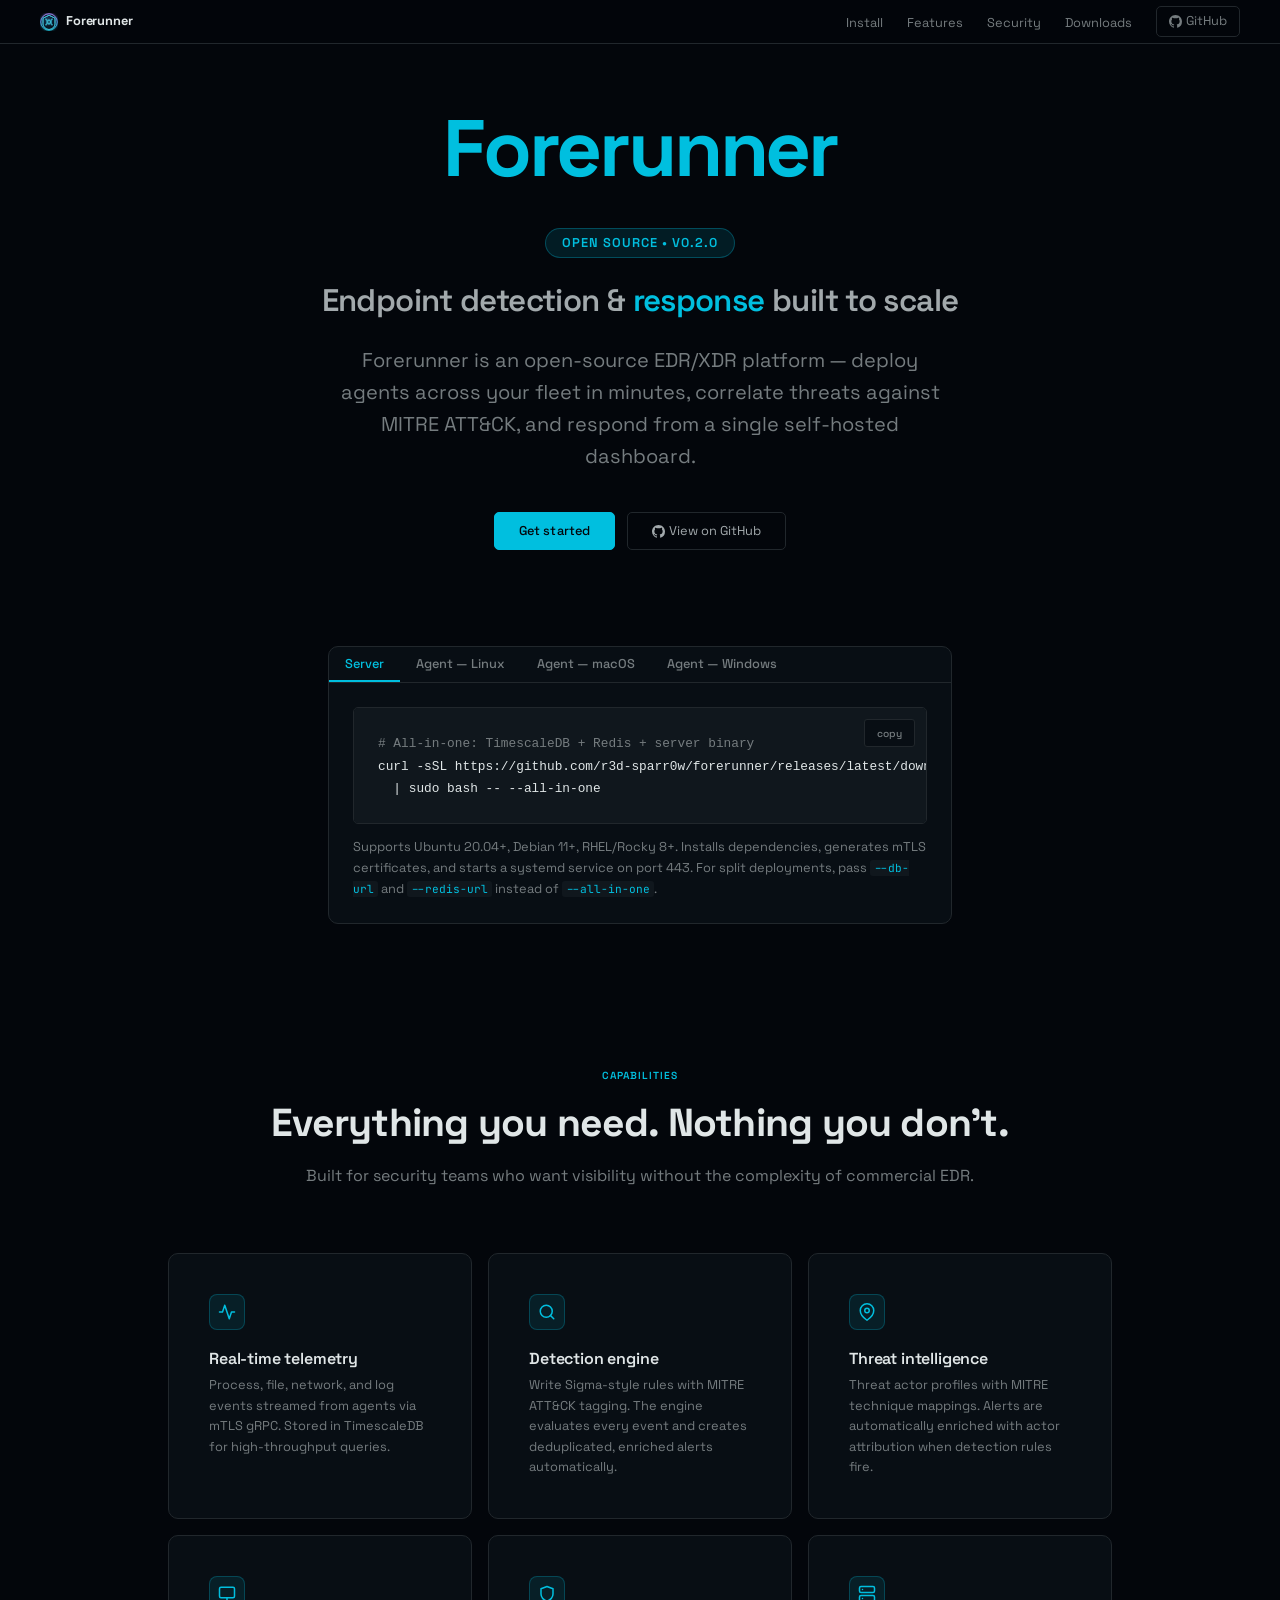
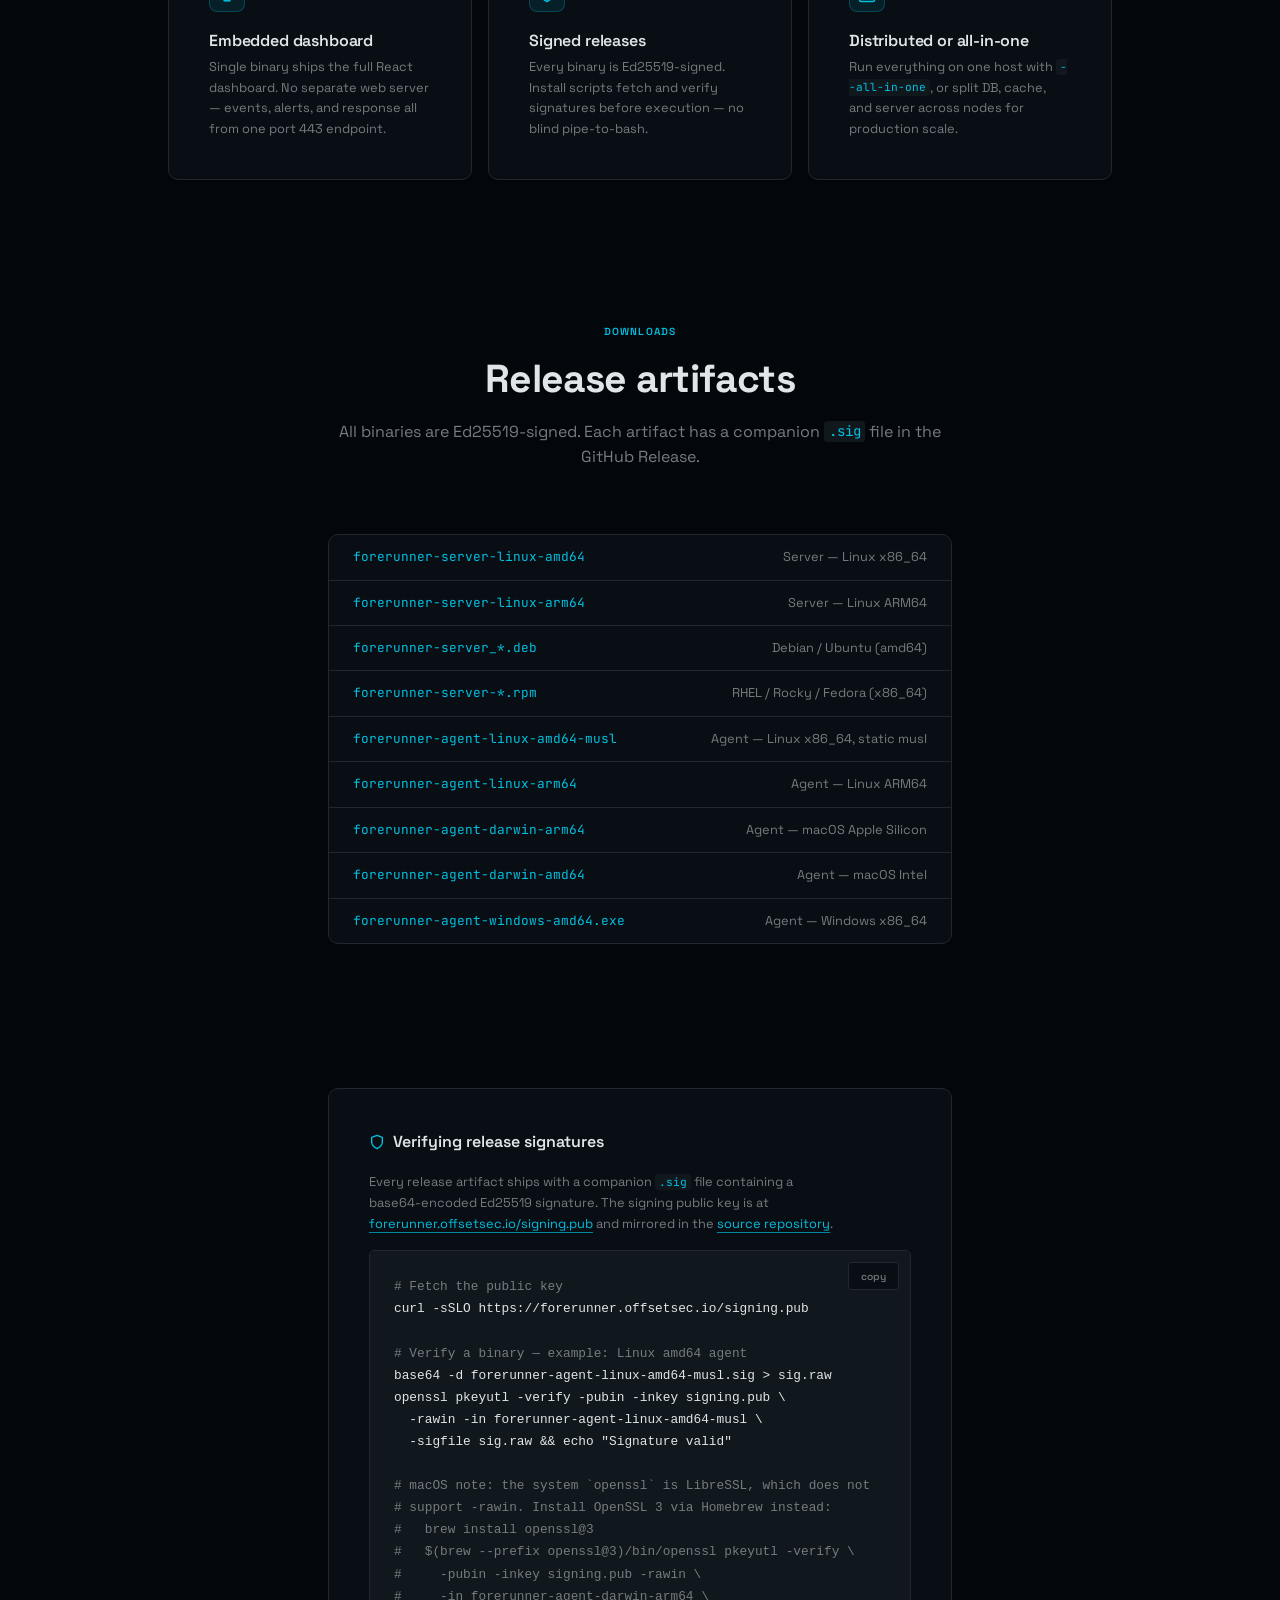
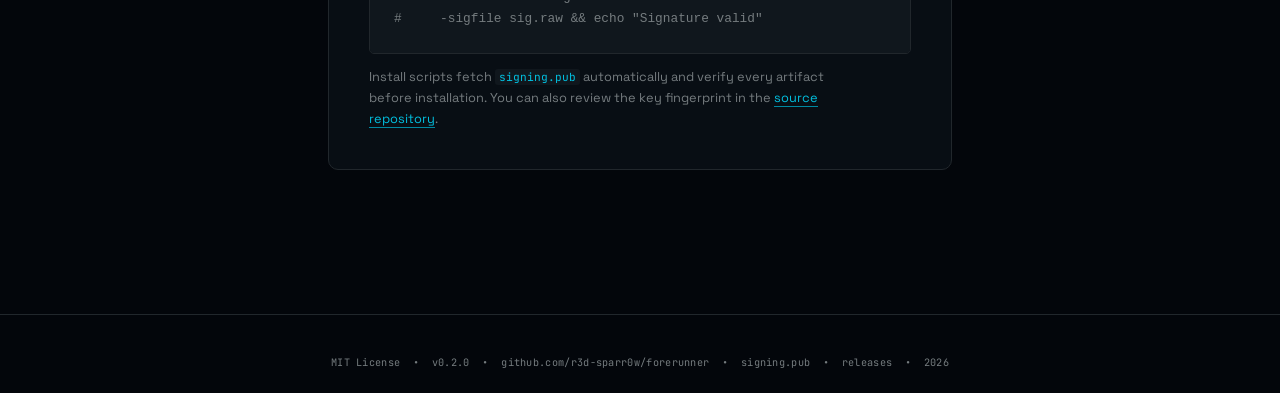
==== commit afa98b3e: "Fix landing page: macOS openssl caveat, nav downloads link, verify links - Add macOS LibreSSL caveat" ====
--- a/index.html
+++ b/index.html
@@ -655,6 +655,7 @@
     <li class="nav-text-links"><a href="#install">Install</a></li>
     <li class="nav-text-links"><a href="#features">Features</a></li>
     <li class="nav-text-links"><a href="#security">Security</a></li>
+    <li class="nav-text-links"><a href="#artifacts">Downloads</a></li>
     <li>
       <a class="btn-nav" href="https://github.com/r3d-sparr0w/forerunner" target="_blank" rel="noopener noreferrer">
         <svg width="13" height="13" viewBox="0 0 24 24" fill="currentColor" aria-hidden="true"><path d="M12 0C5.37 0 0 5.37 0 12c0 5.31 3.435 9.795 8.205 11.385.6.105.825-.255.825-.57 0-.285-.015-1.23-.015-2.235-3.015.555-3.795-.735-4.035-1.41-.135-.345-.72-1.41-1.23-1.695-.42-.225-1.02-.78-.015-.795.945-.015 1.62.87 1.845 1.23 1.08 1.815 2.805 1.305 3.495.99.105-.78.42-1.305.765-1.605-2.67-.3-5.46-1.335-5.46-5.925 0-1.305.465-2.385 1.23-3.225-.12-.3-.54-1.53.12-3.18 0 0 1.005-.315 3.3 1.23.96-.27 1.98-.405 3-.405s2.04.135 3 .405c2.295-1.56 3.3-1.23 3.3-1.23.66 1.65.24 2.88.12 3.18.765.84 1.23 1.905 1.23 3.225 0 4.605-2.805 5.625-5.475 5.925.435.375.81 1.095.81 2.22 0 1.605-.015 2.895-.015 3.3 0 .315.225.69.825.57A12.02 12.02 0 0 0 24 12c0-6.63-5.37-12-12-12z"/></svg>
@@ -667,6 +668,7 @@
 <!-- Hero -->
 <section class="hero">
   <h1 class="hero-name">Forerunner</h1>
+  <!-- VERSION: update on release (hero badge + footer) -->
   <div class="hero-badge" aria-label="Version">Open Source &bull; v0.2.0</div>
   <p class="hero-title">Endpoint detection &amp; <em>response</em> built to scale</p>
   <p class="hero-sub">
@@ -718,7 +720,7 @@
             <span class="copy-btn__label">copy</span>
           </button>
         </div>
-        <p class="pane-note">Linux agents install as a systemd service. Statically linked (musl) — runs on any libc variant. The install script verifies the agent binary signature before execution.</p>
+        <p class="pane-note">Linux agents install as a systemd service. Statically linked (musl) — runs on any libc variant. The install script verifies the agent binary signature before execution. You can also <a href="#security" class="doc-link">verify manually</a>.</p>
       </div>
     </div>
 
@@ -733,7 +735,7 @@
             <span class="copy-btn__label">copy</span>
           </button>
         </div>
-        <p class="pane-note">macOS agents run as a LaunchDaemon. Apple Silicon and Intel binaries are available — the install URL detects your architecture automatically.</p>
+        <p class="pane-note">macOS agents run as a LaunchDaemon. Apple Silicon and Intel binaries are available — the install URL detects your architecture automatically. You can also <a href="#security" class="doc-link">verify manually</a> (requires OpenSSL 3 via Homebrew).</p>
       </div>
     </div>
 
@@ -751,7 +753,7 @@
             <span class="copy-btn__label">copy</span>
           </button>
         </div>
-        <p class="pane-note">Windows agents (x86_64) install as a Windows service. Requires PowerShell 5.1+ and an Administrator shell.</p>
+        <p class="pane-note">Windows agents (x86_64) install as a Windows service. Requires PowerShell 5.1+ and an Administrator shell. You can also <a href="#security" class="doc-link">verify manually</a>.</p>
       </div>
     </div>
   </div>
@@ -880,7 +882,15 @@
 base64 -d forerunner-agent-linux-amd64-musl.sig > sig.raw
 openssl pkeyutl -verify -pubin -inkey signing.pub \
   -rawin -in forerunner-agent-linux-amd64-musl \
-  -sigfile sig.raw && echo "Signature valid"</code></pre>
+  -sigfile sig.raw &amp;&amp; echo "Signature valid"
+
+<span class="comment"># macOS note: the system `openssl` is LibreSSL, which does not</span>
+<span class="comment"># support -rawin. Install OpenSSL 3 via Homebrew instead:</span>
+<span class="comment">#   brew install openssl@3</span>
+<span class="comment">#   $(brew --prefix openssl@3)/bin/openssl pkeyutl -verify \</span>
+<span class="comment">#     -pubin -inkey signing.pub -rawin \</span>
+<span class="comment">#     -in forerunner-agent-darwin-arm64 \</span>
+<span class="comment">#     -sigfile sig.raw &amp;&amp; echo "Signature valid"</span></code></pre>
       <button class="copy-btn" data-copy="code-verify" aria-label="Copy verification commands">
         <span class="copy-btn__label">copy</span>
       </button>
